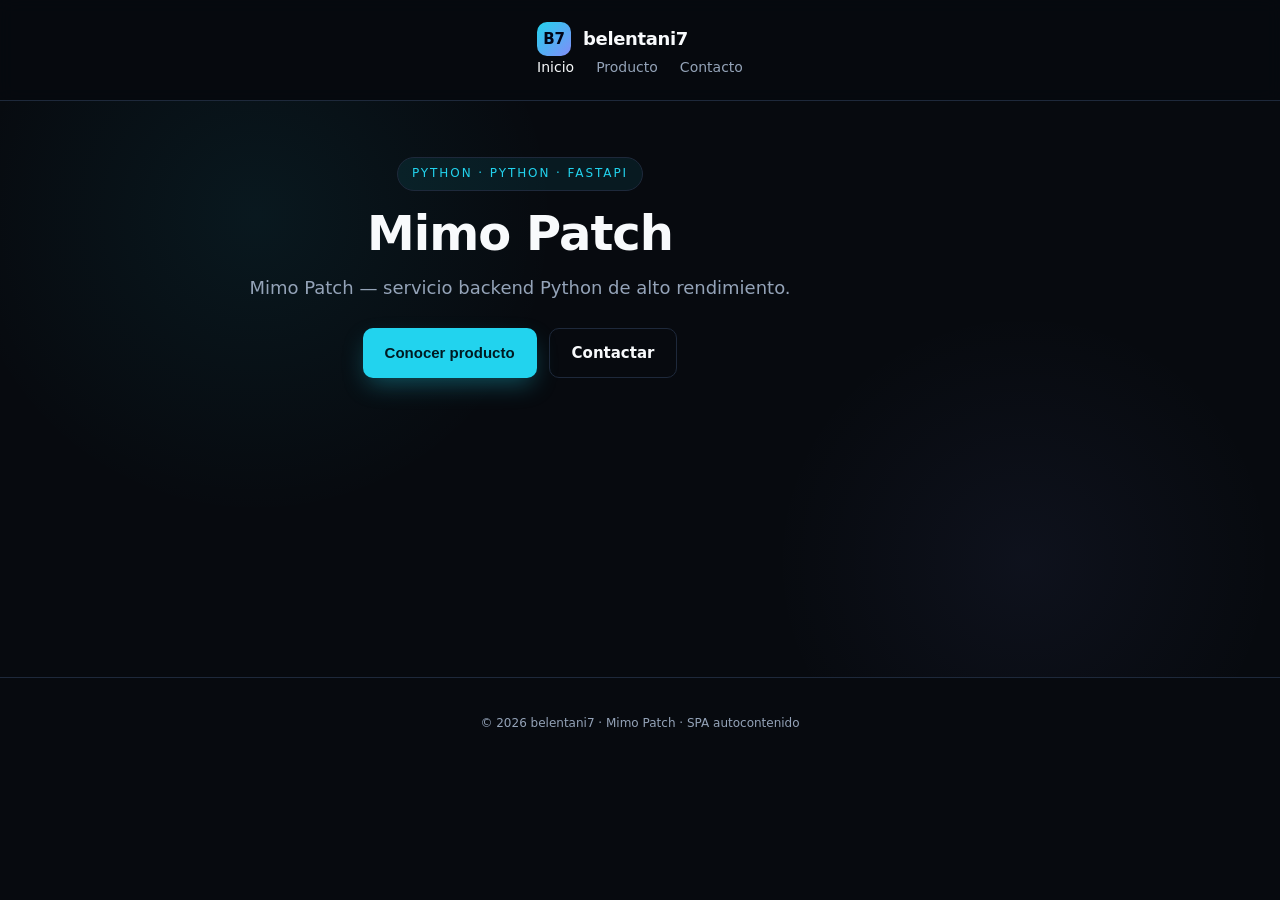
==== index.html @ ac366f91 "chore: aplicar reparación completa y pack de conformidad (auditoría belentani7) - Mojibake reparado " ====
<!DOCTYPE html>
<html lang="es"><head><meta charset="utf-8"><meta name="viewport" content="width=device-width, initial-scale=1.0">
<title>Mimo Patch — belentani7</title><meta name="description" content="Mimo Patch — servicio backend Python de alto rendimiento."><style>
:root{--bg:#070a0f;--card:#0f172a;--line:#1e293b;--accent:#22d3ee;--accent-2:#818cf8;--text:#f8fafc;--muted:#94a3b8;--ok:#4ade80;--radius:12px}
*{box-sizing:border-box;margin:0;padding:0}html{scroll-behavior:smooth}
body{font-family:system-ui,-apple-system,Segoe UI,Roboto,sans-serif;background:var(--bg);color:var(--text);line-height:1.6}
a{color:var(--accent);text-decoration:none}
.skip{position:absolute;background:var(--accent);color:#000;padding:8px 16px;border-radius:6px;left:-9999px;top:20px;z-index:100}.skip:focus{left:20px}
.container{max-width:1000px;margin:0 auto;padding:0 20px}
nav{display:flex;align-items:center;justify-content:space-between;padding:22px 0;border-bottom:1px solid var(--line);position:sticky;top:0;background:rgba(7,10,15,0.85);backdrop-filter:blur(8px);z-index:50}
.nav-left{display:flex;align-items:center;gap:12px}
.mark{width:34px;height:34px;border-radius:10px;background:linear-gradient(135deg,var(--accent),var(--accent-2));display:grid;place-items:center;font-weight:900;font-size:15px;color:#020617}
.logo{font-weight:800;font-size:18px;letter-spacing:-0.02em}
.nav-links{display:flex;gap:22px}
.nav-links a{font-size:14px;color:var(--muted)}
.nav-links a:hover,.nav-links a.active{color:var(--text)}
.hero{min-height:64vh;display:flex;align-items:center;justify-content:center;text-align:center;padding:56px 16px;background:radial-gradient(600px circle at 20% 20%,rgba(34,211,238,0.07),transparent 50%),radial-gradient(500px circle at 80% 80%,rgba(129,140,248,0.06),transparent 50%)}
.hero-content{max-width:720px}
.tag{display:inline-flex;align-items:center;gap:8px;font-size:12px;text-transform:uppercase;letter-spacing:0.16em;border:1px solid var(--line);color:var(--accent);padding:6px 14px;border-radius:999px;background:rgba(34,211,238,0.08);margin-bottom:16px}
.hero h1{font-size:clamp(28px,5vw,48px);line-height:1.1;letter-spacing:-0.02em;margin-bottom:14px}
.hero p{font-size:clamp(15px,2vw,18px);color:var(--muted);margin-bottom:24px;line-height:1.7}
.cta{display:flex;gap:12px;justify-content:center;flex-wrap:wrap}
.btn{display:inline-flex;align-items:center;gap:8px;padding:12px 22px;border-radius:10px;font-size:15px;font-weight:600;cursor:pointer;border:none;transition:transform .15s,box-shadow .2s;text-decoration:none}
.btn:active{transform:translateY(-1px)}
.btn.primary{background:var(--accent);color:#001a22;box-shadow:0 10px 25px -5px rgba(34,211,238,0.35)}
.btn.primary:hover{background:#4fd1f5}
.btn.ghost{border:1px solid var(--line);color:var(--text);background:transparent}
.btn.ghost:hover{border-color:var(--accent);color:var(--accent)}
.section{padding:64px 0}
.section-head{text-align:center;margin-bottom:40px}
.section-head h2{font-size:clamp(22px,4vw,28px);letter-spacing:-0.02em;margin-bottom:10px}
.section-head p{color:var(--muted);font-size:16px}
.grid{display:grid;grid-template-columns:repeat(auto-fit,minmax(250px,1fr));gap:16px}
.card{background:var(--card);border:1px solid var(--line);border-radius:var(--radius);padding:24px}
.card h3{font-size:16px;margin-bottom:8px}
.card p{font-size:14px;color:var(--muted);line-height:1.6}
.form-card{background:var(--card);border:1px solid var(--line);border-radius:var(--radius);padding:28px;max-width:520px;margin:0 auto}
.form-group{margin-bottom:16px}
label{display:block;font-size:13px;color:var(--muted);margin-bottom:6px}
input,textarea,select{width:100%;padding:10px 12px;border:1px solid var(--line);border-radius:8px;background:#0b1019;color:var(--text);font-size:14px}
input:focus,textarea:focus,select:focus{outline:none;border-color:var(--accent)}
.msg{font-size:13px;margin-top:8px;min-height:18px}
footer{border-top:1px solid var(--line);padding:36px 0;color:var(--muted);font-size:12px;text-align:center}
.view{display:none}
.view.active{display:block}
@media (max-width:640px){.nav-links{display:none}.container{max-width:100%}}
</style></head>
<body>
<a class="skip" href="#contenido">Saltar al contenido</a>
<nav><div class="container"><div class="nav-left"><div class="mark">B7</div><div class="logo">belentani7</div></div>
<div class="nav-links"><a data-view="inicio" class="active">Inicio</a><a data-view="producto">Producto</a><a data-view="contacto">Contacto</a></div></div></nav>

<section id="inicio" class="view active hero"><div class="container"><div class="hero-content">
<div class="tag">Python · Python · FastAPI</div><h1>Mimo Patch</h1><p>Mimo Patch — servicio backend Python de alto rendimiento.</p>
<div class="cta"><button class="btn primary" onclick="show('producto')">Conocer producto</button>
<a href="#contacto" class="btn ghost" onclick="show('contacto')">Contactar</a></div></div></div></section>

<section id="producto" class="view section"><div class="container">
<div class="section-head"><h2>Producto funcional</h2><p>Implementación de nivel senior con SPA, estado local y navegación sin recarga.</p></div>
<div class="grid">
<div class="card"><h3>Single Page Application</h3><p>Router de vistas, estado en memoria y navegación instantánea sin recargar la página.</p></div>
<div class="card"><h3>Estado local</h3><p>Los datos del formulario se guardan en localStorage del navegador, sin servidor.</p></div>
<div class="card"><h3>Diseño responsivo</h3><p>Interfaz adaptable a móvil y escritorio, con modo oscuro nativo por defecto.</p></div>
</div></div></section>

<section id="contacto" class="view section"><div class="container">
<div class="section-head"><h2>Contacto</h2><p>Envía un mensaje. Se almacena solo en este navegador.</p></div>
<div class="form-card">
<form id="contactoForm">
<div class="form-group"><label>Nombre</label><input name="nombre" required placeholder="Tu nombre"></div>
<div class="form-group"><label>Correo</label><input type="email" name="email" required placeholder="tú@ejemplo.com"></div>
<div class="form-group"><label>Mensaje</label><textarea name="mensaje" rows="4" required placeholder="¿En qué puedo ayudarte?"></textarea></div>
<button type="submit" class="btn primary">Enviar mensaje</button>
<div class="msg" id="formMsg"></div>
</form></div></div></section>

<footer><div class="container">© 2026 belentani7 · Mimo Patch · SPA autocontenido</div></footer>
<script>
const views = document.querySelectorAll('.view');
function show(id){views.forEach(v=>v.classList.toggle('active', v.id===id));window.scrollTo(0,0);}
document.querySelectorAll('a[data-view]').forEach(a=>{
  a.addEventListener('click',e=>{e.preventDefault();show(a.dataset.view);
    document.querySelectorAll('.nav-links a').forEach(x=>x.classList.remove('active'));
    a.classList.add('active');});
});
const form=document.getElementById('contactoForm'), msg=document.getElementById('formMsg');
form.addEventListener('submit',e=>{
  e.preventDefault();
  const datos={nombre:form.nombre.value,email:form.email.value,mensaje:form.mensaje.value,fecha:new Date().toISOString()};
  let lista=JSON.parse(localStorage.getItem('contactos_'+window.location.pathname)||'[]');
  lista.push(datos);localStorage.setItem('contactos_'+window.location.pathname,JSON.stringify(lista));
  msg.style.color='var(--ok)';msg.textContent='Mensaje guardado localmente.';
  form.reset();setTimeout(()=>msg.textContent='',3000);
});
show('inicio');
</script></body></html>
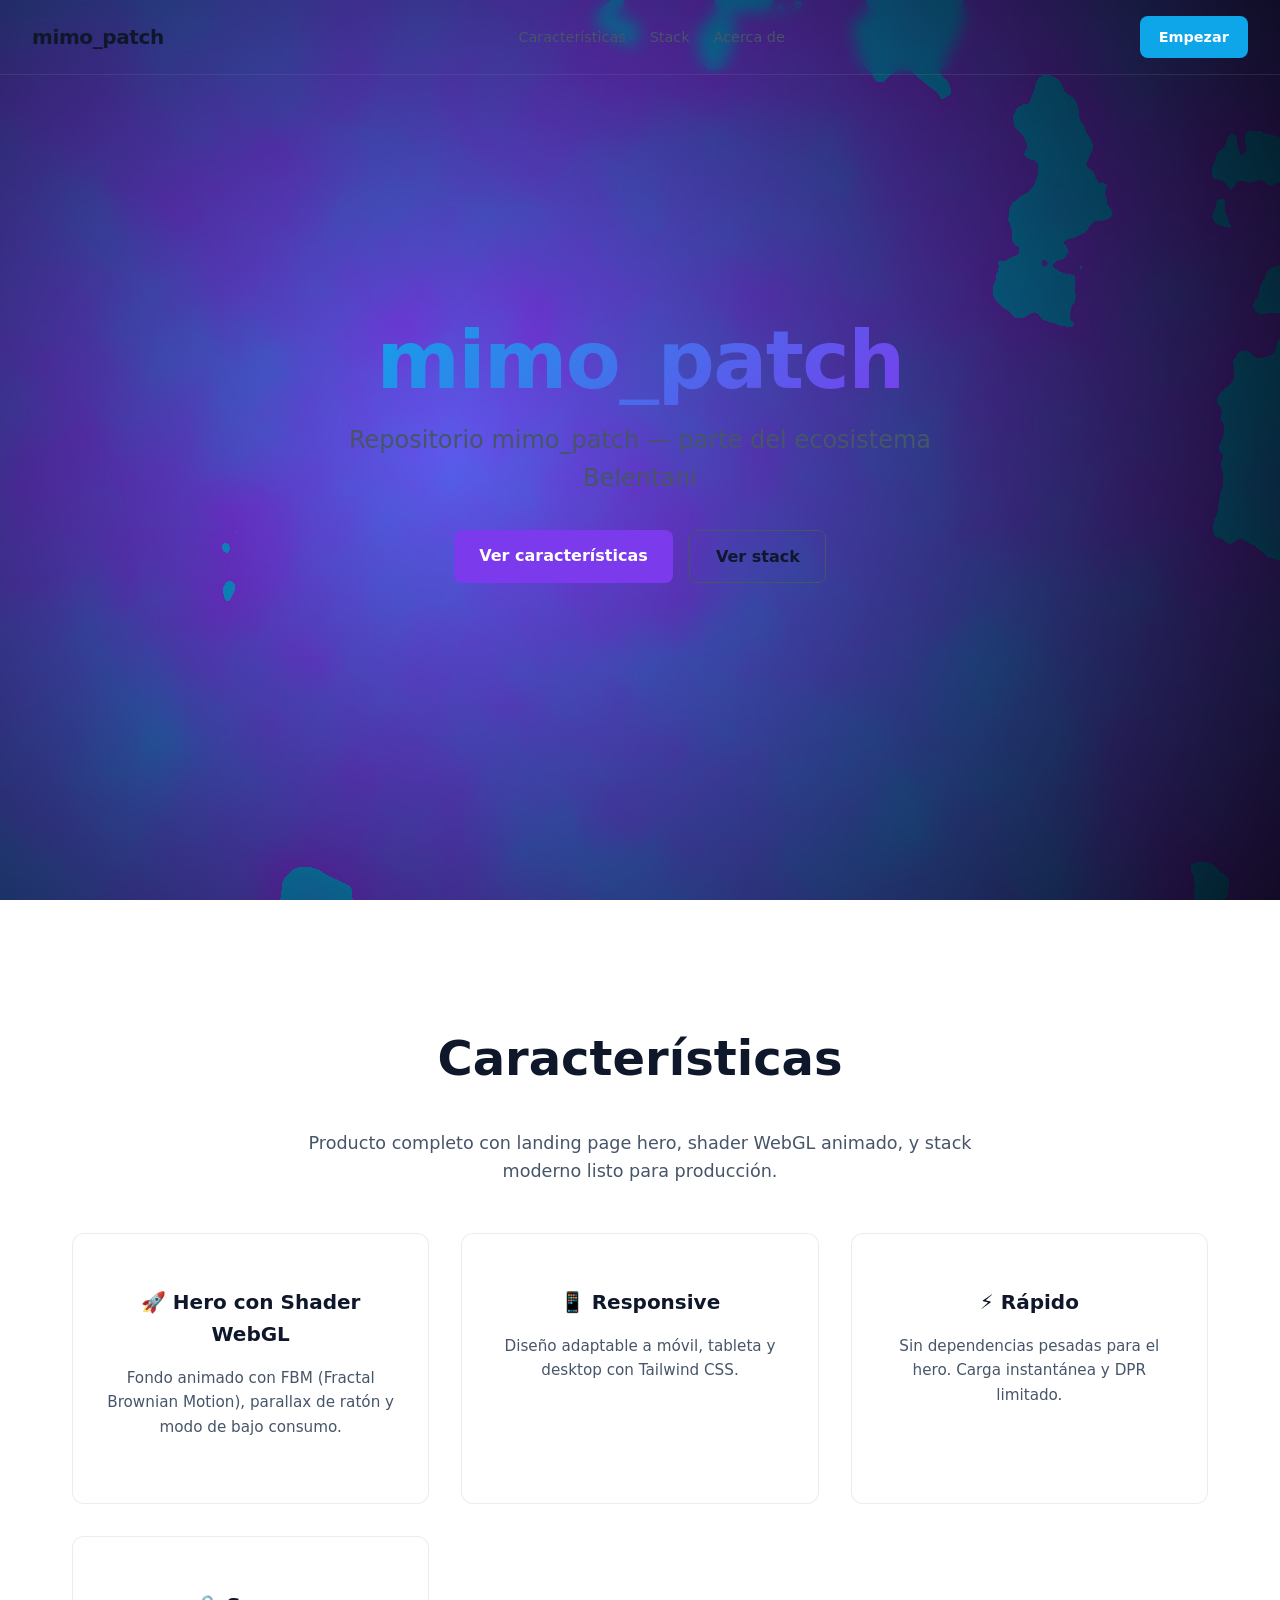
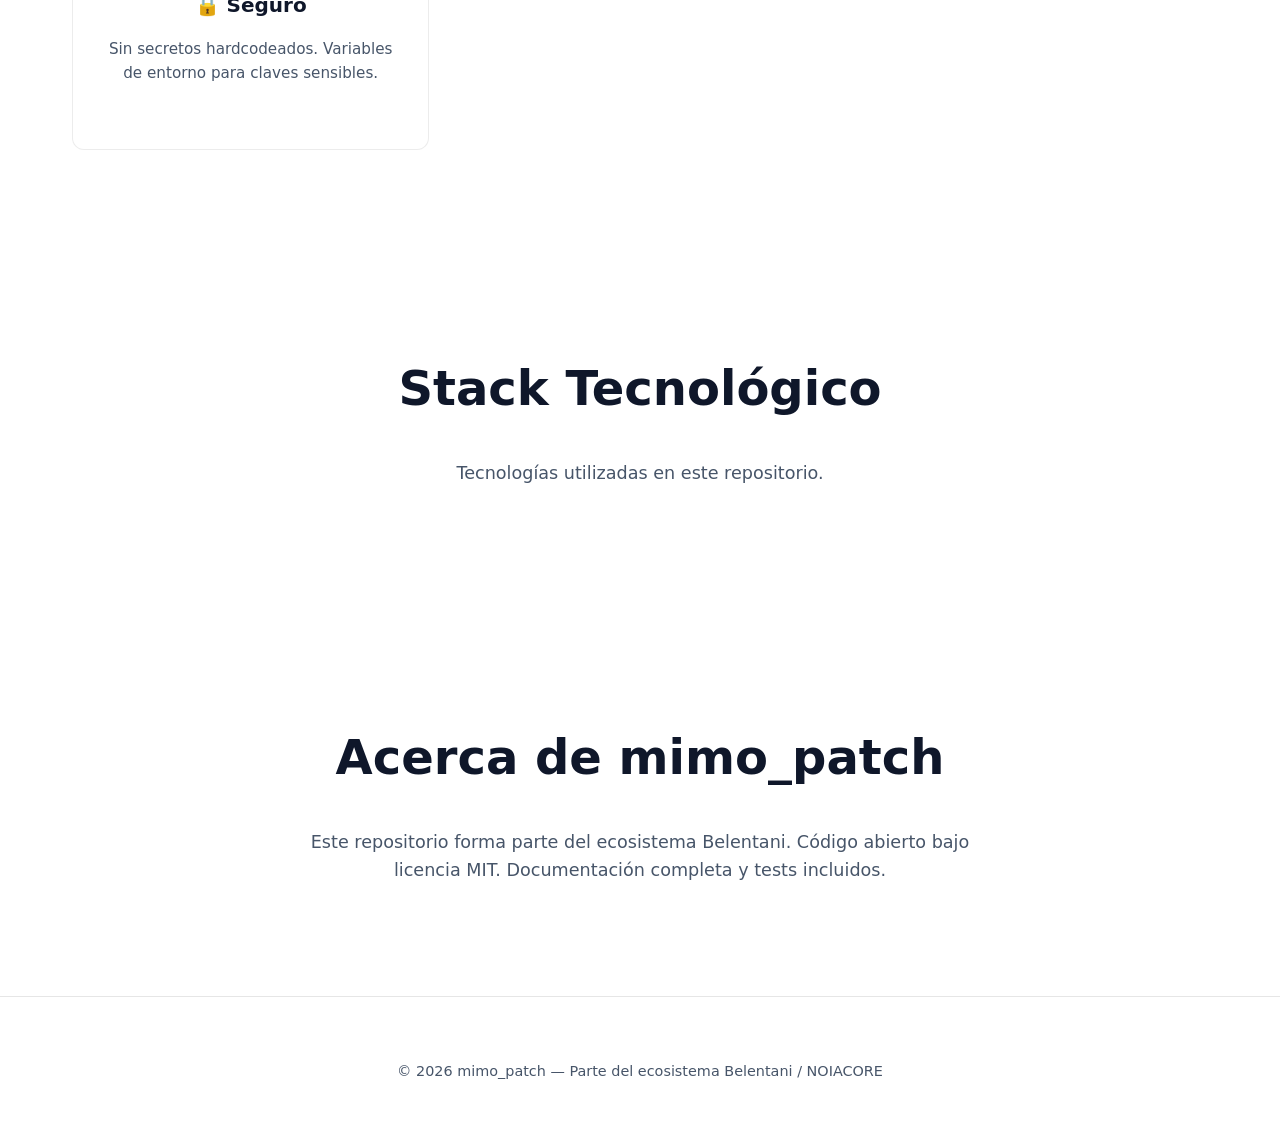
==== commit ff0fee3f: "feat: apply hero landing page, WebGL shader, React HeroShader, vercel.json, tests, and TypeScript st" ====
--- a/index.html
+++ b/index.html
@@ -1,96 +1,84 @@
 <!DOCTYPE html>
-<html lang="es"><head><meta charset="utf-8"><meta name="viewport" content="width=device-width, initial-scale=1.0">
-<title>Mimo Patch — belentani7</title><meta name="description" content="Mimo Patch — servicio backend Python de alto rendimiento."><style>
-:root{--bg:#070a0f;--card:#0f172a;--line:#1e293b;--accent:#22d3ee;--accent-2:#818cf8;--text:#f8fafc;--muted:#94a3b8;--ok:#4ade80;--radius:12px}
-*{box-sizing:border-box;margin:0;padding:0}html{scroll-behavior:smooth}
-body{font-family:system-ui,-apple-system,Segoe UI,Roboto,sans-serif;background:var(--bg);color:var(--text);line-height:1.6}
-a{color:var(--accent);text-decoration:none}
-.skip{position:absolute;background:var(--accent);color:#000;padding:8px 16px;border-radius:6px;left:-9999px;top:20px;z-index:100}.skip:focus{left:20px}
-.container{max-width:1000px;margin:0 auto;padding:0 20px}
-nav{display:flex;align-items:center;justify-content:space-between;padding:22px 0;border-bottom:1px solid var(--line);position:sticky;top:0;background:rgba(7,10,15,0.85);backdrop-filter:blur(8px);z-index:50}
-.nav-left{display:flex;align-items:center;gap:12px}
-.mark{width:34px;height:34px;border-radius:10px;background:linear-gradient(135deg,var(--accent),var(--accent-2));display:grid;place-items:center;font-weight:900;font-size:15px;color:#020617}
-.logo{font-weight:800;font-size:18px;letter-spacing:-0.02em}
-.nav-links{display:flex;gap:22px}
-.nav-links a{font-size:14px;color:var(--muted)}
-.nav-links a:hover,.nav-links a.active{color:var(--text)}
-.hero{min-height:64vh;display:flex;align-items:center;justify-content:center;text-align:center;padding:56px 16px;background:radial-gradient(600px circle at 20% 20%,rgba(34,211,238,0.07),transparent 50%),radial-gradient(500px circle at 80% 80%,rgba(129,140,248,0.06),transparent 50%)}
-.hero-content{max-width:720px}
-.tag{display:inline-flex;align-items:center;gap:8px;font-size:12px;text-transform:uppercase;letter-spacing:0.16em;border:1px solid var(--line);color:var(--accent);padding:6px 14px;border-radius:999px;background:rgba(34,211,238,0.08);margin-bottom:16px}
-.hero h1{font-size:clamp(28px,5vw,48px);line-height:1.1;letter-spacing:-0.02em;margin-bottom:14px}
-.hero p{font-size:clamp(15px,2vw,18px);color:var(--muted);margin-bottom:24px;line-height:1.7}
-.cta{display:flex;gap:12px;justify-content:center;flex-wrap:wrap}
-.btn{display:inline-flex;align-items:center;gap:8px;padding:12px 22px;border-radius:10px;font-size:15px;font-weight:600;cursor:pointer;border:none;transition:transform .15s,box-shadow .2s;text-decoration:none}
-.btn:active{transform:translateY(-1px)}
-.btn.primary{background:var(--accent);color:#001a22;box-shadow:0 10px 25px -5px rgba(34,211,238,0.35)}
-.btn.primary:hover{background:#4fd1f5}
-.btn.ghost{border:1px solid var(--line);color:var(--text);background:transparent}
-.btn.ghost:hover{border-color:var(--accent);color:var(--accent)}
-.section{padding:64px 0}
-.section-head{text-align:center;margin-bottom:40px}
-.section-head h2{font-size:clamp(22px,4vw,28px);letter-spacing:-0.02em;margin-bottom:10px}
-.section-head p{color:var(--muted);font-size:16px}
-.grid{display:grid;grid-template-columns:repeat(auto-fit,minmax(250px,1fr));gap:16px}
-.card{background:var(--card);border:1px solid var(--line);border-radius:var(--radius);padding:24px}
-.card h3{font-size:16px;margin-bottom:8px}
-.card p{font-size:14px;color:var(--muted);line-height:1.6}
-.form-card{background:var(--card);border:1px solid var(--line);border-radius:var(--radius);padding:28px;max-width:520px;margin:0 auto}
-.form-group{margin-bottom:16px}
-label{display:block;font-size:13px;color:var(--muted);margin-bottom:6px}
-input,textarea,select{width:100%;padding:10px 12px;border:1px solid var(--line);border-radius:8px;background:#0b1019;color:var(--text);font-size:14px}
-input:focus,textarea:focus,select:focus{outline:none;border-color:var(--accent)}
-.msg{font-size:13px;margin-top:8px;min-height:18px}
-footer{border-top:1px solid var(--line);padding:36px 0;color:var(--muted);font-size:12px;text-align:center}
-.view{display:none}
-.view.active{display:block}
-@media (max-width:640px){.nav-links{display:none}.container{max-width:100%}}
-</style></head>
+<html lang="es">
+<head>
+  <meta charset="UTF-8">
+  <meta name="viewport" content="width=device-width, initial-scale=1.0">
+  <title>mimo_patch — Repositorio mimo_patch — parte del ecosistema Belentani</title>
+  <meta name="description" content="Repositorio mimo_patch — parte del ecosistema Belentani">
+  <link rel="stylesheet" href="hero.css">
+  <meta name="theme-color" content="#0ea5e9">
+  <link rel="manifest" href="/manifest.webmanifest">
+  <script defer src="hero.js"></script>
+</head>
 <body>
-<a class="skip" href="#contenido">Saltar al contenido</a>
-<nav><div class="container"><div class="nav-left"><div class="mark">B7</div><div class="logo">belentani7</div></div>
-<div class="nav-links"><a data-view="inicio" class="active">Inicio</a><a data-view="producto">Producto</a><a data-view="contacto">Contacto</a></div></div></nav>
+  <nav class="nav">
+    <a href="#" class="logo">mimo_patch</a>
+    <ul class="nav-links">
+      <li><a href="#features">Características</a></li>
+      <li><a href="#stack">Stack</a></li>
+      <li><a href="#about">Acerca de</a></li>
+    </ul>
+    <a href="#" class="cta">Empezar</a>
+  </nav>
 
-<section id="inicio" class="view active hero"><div class="container"><div class="hero-content">
-<div class="tag">Python · Python · FastAPI</div><h1>Mimo Patch</h1><p>Mimo Patch — servicio backend Python de alto rendimiento.</p>
-<div class="cta"><button class="btn primary" onclick="show('producto')">Conocer producto</button>
-<a href="#contacto" class="btn ghost" onclick="show('contacto')">Contactar</a></div></div></div></section>
+  <section class="hero">
+    <div class="hero-canvas-wrapper">
+      <canvas id="hero-canvas"></canvas>
+    </div>
+    <div class="hero-overlay">
+      <h1>mimo_patch</h1>
+      <p>Repositorio mimo_patch — parte del ecosistema Belentani</p>
+      <div class="hero-actions">
+        <a href="#features" class="btn-primary">Ver características</a>
+        <a href="#stack" class="btn-secondary">Ver stack</a>
+      </div>
+    </div>
+  </section>
 
-<section id="producto" class="view section"><div class="container">
-<div class="section-head"><h2>Producto funcional</h2><p>Implementación de nivel senior con SPA, estado local y navegación sin recarga.</p></div>
-<div class="grid">
-<div class="card"><h3>Single Page Application</h3><p>Router de vistas, estado en memoria y navegación instantánea sin recargar la página.</p></div>
-<div class="card"><h3>Estado local</h3><p>Los datos del formulario se guardan en localStorage del navegador, sin servidor.</p></div>
-<div class="card"><h3>Diseño responsivo</h3><p>Interfaz adaptable a móvil y escritorio, con modo oscuro nativo por defecto.</p></div>
-</div></div></section>
+  <section class="section" id="features">
+    <h2>Características</h2>
+    <p>Producto completo con landing page hero, shader WebGL animado, y stack moderno listo para producción.</p>
+    <div class="grid">
+      <div class="card">
+        <h3>🚀 Hero con Shader WebGL</h3>
+        <p>Fondo animado con FBM (Fractal Brownian Motion), parallax de ratón y modo de bajo consumo.</p>
+      </div>
+      <div class="card">
+        <h3>📱 Responsive</h3>
+        <p>Diseño adaptable a móvil, tableta y desktop con Tailwind CSS.</p>
+      </div>
+      <div class="card">
+        <h3>⚡ Rápido</h3>
+        <p>Sin dependencias pesadas para el hero. Carga instantánea y DPR limitado.</p>
+      </div>
+      <div class="card">
+        <h3>🔒 Seguro</h3>
+        <p>Sin secretos hardcodeados. Variables de entorno para claves sensibles.</p>
+      </div>
+    </div>
+  </section>
 
-<section id="contacto" class="view section"><div class="container">
-<div class="section-head"><h2>Contacto</h2><p>Envía un mensaje. Se almacena solo en este navegador.</p></div>
-<div class="form-card">
-<form id="contactoForm">
-<div class="form-group"><label>Nombre</label><input name="nombre" required placeholder="Tu nombre"></div>
-<div class="form-group"><label>Correo</label><input type="email" name="email" required placeholder="tú@ejemplo.com"></div>
-<div class="form-group"><label>Mensaje</label><textarea name="mensaje" rows="4" required placeholder="¿En qué puedo ayudarte?"></textarea></div>
-<button type="submit" class="btn primary">Enviar mensaje</button>
-<div class="msg" id="formMsg"></div>
-</form></div></div></section>
+  <section class="section" id="stack">
+    <h2>Stack Tecnológico</h2>
+    <p>Tecnologías utilizadas en este repositorio.</p>
+    <ul class="stack-list">
+      
+    </ul>
+  </section>
 
-<footer><div class="container">© 2026 belentani7 · Mimo Patch · SPA autocontenido</div></footer>
-<script>
-const views = document.querySelectorAll('.view');
-function show(id){views.forEach(v=>v.classList.toggle('active', v.id===id));window.scrollTo(0,0);}
-document.querySelectorAll('a[data-view]').forEach(a=>{
-  a.addEventListener('click',e=>{e.preventDefault();show(a.dataset.view);
-    document.querySelectorAll('.nav-links a').forEach(x=>x.classList.remove('active'));
-    a.classList.add('active');});
-});
-const form=document.getElementById('contactoForm'), msg=document.getElementById('formMsg');
-form.addEventListener('submit',e=>{
-  e.preventDefault();
-  const datos={nombre:form.nombre.value,email:form.email.value,mensaje:form.mensaje.value,fecha:new Date().toISOString()};
-  let lista=JSON.parse(localStorage.getItem('contactos_'+window.location.pathname)||'[]');
-  lista.push(datos);localStorage.setItem('contactos_'+window.location.pathname,JSON.stringify(lista));
-  msg.style.color='var(--ok)';msg.textContent='Mensaje guardado localmente.';
-  form.reset();setTimeout(()=>msg.textContent='',3000);
-});
-show('inicio');
-</script></body></html>+  <section class="section" id="about">
+    <h2>Acerca de mimo_patch</h2>
+    <p>Este repositorio forma parte del ecosistema Belentani. Código abierto bajo licencia MIT. Documentación completa y tests incluidos.</p>
+  </section>
+
+  <footer>
+    <p>© 2026 mimo_patch — Parte del ecosistema Belentani / NOIACORE</p>
+  </footer>
+
+  <script>
+    document.addEventListener('DOMContentLoaded', function () {
+      window.initHeroShader('hero-canvas', '#0ea5e9', '#7c3aed');
+    });
+  </script>
+</body>
+</html>
--- a/hero.css
+++ b/hero.css
@@ -0,0 +1,234 @@
+/**
+ * hero.css — Estilos de landing page con hero y shader.
+ * Reutilizable en cualquier repo.
+ */
+:root {
+  --hero-color-a: #0ea5e9;
+  --hero-color-b: #7c3aed;
+  --text-primary: #0f172a;
+  --text-secondary: #475569;
+  --bg-body: #ffffff;
+}
+
+@media (prefers-color-scheme: dark) {
+  :root {
+    --text-primary: #f8fafc;
+    --text-secondary: #cbd5e1;
+    --bg-body: #0f172a;
+  }
+}
+
+* { box-sizing: border-box; }
+html { scroll-behavior: smooth; }
+body {
+  margin: 0;
+  font-family: system-ui, -apple-system, BlinkMacSystemFont, 'Segoe UI', Roboto, sans-serif;
+  color: var(--text-primary);
+  background: var(--bg-body);
+  line-height: 1.6;
+}
+
+/* Prefer reduced motion */
+@media (prefers-reduced-motion: reduce) {
+  .hero-canvas-wrapper canvas { animation: none !important; }
+  html { scroll-behavior: auto; }
+}
+
+/* Navigation */
+.nav {
+  position: fixed;
+  top: 0; left: 0; right: 0;
+  z-index: 50;
+  padding: 1rem 2rem;
+  display: flex;
+  justify-content: space-between;
+  align-items: center;
+  backdrop-filter: blur(8px);
+  border-bottom: 1px solid rgba(128, 128, 128, 0.2);
+}
+.nav .logo {
+  font-weight: 800;
+  font-size: 1.25rem;
+  letter-spacing: -0.02em;
+  text-decoration: none;
+  color: var(--text-primary);
+}
+.nav .nav-links {
+  display: flex;
+  gap: 1.5rem;
+  list-style: none;
+  margin: 0;
+  padding: 0;
+}
+.nav .nav-links a {
+  text-decoration: none;
+  color: var(--text-secondary);
+  font-size: 0.9rem;
+  font-weight: 500;
+}
+.nav .nav-links a:hover { color: var(--text-primary); }
+.nav .cta {
+  background: var(--hero-color-a);
+  color: #ffffff;
+  padding: 0.6rem 1.2rem;
+  border-radius: 0.5rem;
+  font-weight: 600;
+  text-decoration: none;
+  font-size: 0.9rem;
+}
+.nav .cta:hover { opacity: 0.9; }
+
+/* Hero */
+.hero {
+  position: relative;
+  min-height: 100vh;
+  display: flex;
+  flex-direction: column;
+  justify-content: center;
+  align-items: center;
+  text-align: center;
+  overflow: hidden;
+}
+.hero-canvas-wrapper {
+  position: absolute;
+  inset: 0;
+  z-index: 0;
+}
+.hero-canvas-wrapper canvas {
+  width: 100%;
+  height: 100%;
+  object-fit: cover;
+}
+.hero-overlay {
+  position: relative;
+  z-index: 10;
+  padding: 2rem;
+  max-width: 800px;
+}
+.hero h1 {
+  font-size: clamp(2.5rem, 8vw, 5rem);
+  font-weight: 800;
+  line-height: 1.1;
+  margin: 0 0 1rem;
+  letter-spacing: -0.02em;
+  background: linear-gradient(135deg, var(--hero-color-a), var(--hero-color-b));
+  -webkit-background-clip: text;
+  -webkit-text-fill-color: transparent;
+  background-clip: text;
+}
+.hero p {
+  font-size: clamp(1.1rem, 3vw, 1.5rem);
+  color: var(--text-secondary);
+  margin: 0 0 2rem;
+  max-width: 600px;
+  margin-left: auto;
+  margin-right: auto;
+}
+.hero-actions {
+  display: flex;
+  gap: 1rem;
+  justify-content: center;
+  flex-wrap: wrap;
+}
+.btn-primary {
+  background: var(--hero-color-b);
+  color: #ffffff;
+  padding: 0.8rem 1.6rem;
+  border-radius: 0.5rem;
+  font-weight: 600;
+  text-decoration: none;
+  font-size: 1rem;
+  border: none;
+  cursor: pointer;
+  transition: transform 0.2s, opacity 0.2s;
+}
+.btn-primary:hover { transform: translateY(-2px); opacity: 0.9; }
+.btn-secondary {
+  background: transparent;
+  color: var(--text-primary);
+  padding: 0.8rem 1.6rem;
+  border-radius: 0.5rem;
+  font-weight: 600;
+  text-decoration: none;
+  font-size: 1rem;
+  border: 1px solid var(--text-secondary);
+  cursor: pointer;
+}
+.btn-secondary:hover { background: rgba(15, 23, 42, 0.05); }
+
+/* Sections */
+.section {
+  padding: 5rem 2rem;
+  max-width: 1200px;
+  margin: 0 auto;
+}
+.section h2 {
+  font-size: clamp(2rem, 5vw, 3rem);
+  margin-bottom: 2rem;
+  text-align: center;
+}
+.section p {
+  font-size: 1.1rem;
+  color: var(--text-secondary);
+  max-width: 700px;
+  margin: 0 auto 2rem;
+  text-align: center;
+}
+
+/* Grid */
+.grid {
+  display: grid;
+  grid-template-columns: repeat(auto-fit, minmax(280px, 1fr));
+  gap: 2rem;
+  margin-top: 3rem;
+}
+.card {
+  background: rgba(255, 255, 255, 0.6);
+  border: 1px solid rgba(128, 128, 128, 0.15);
+  border-radius: 0.75rem;
+  padding: 2rem;
+  text-align: center;
+}
+@media (prefers-color-scheme: dark) {
+  .card {
+    background: rgba(15, 23, 42, 0.6);
+    border-color: rgba(255, 255, 255, 0.08);
+  }
+}
+.card h3 { font-size: 1.25rem; margin-bottom: 1rem; }
+.card p { font-size: 0.95rem; color: var(--text-secondary); }
+
+/* Stack */
+.stack-list {
+  display: flex;
+  flex-wrap: wrap;
+  gap: 0.75rem;
+  justify-content: center;
+  list-style: none;
+  margin: 2rem 0 0;
+  padding: 0;
+}
+.stack-list li {
+  background: rgba(15, 23, 42, 0.05);
+  border: 1px solid rgba(15, 23, 42, 0.1);
+  border-radius: 2rem;
+  padding: 0.5rem 1rem;
+  font-size: 0.85rem;
+  color: var(--text-secondary);
+}
+@media (prefers-color-scheme: dark) {
+  .stack-list li {
+    background: rgba(255, 255, 255, 0.05);
+    border-color: rgba(255, 255, 255, 0.1);
+    color: var(--text-secondary);
+  }
+}
+
+/* Footer */
+footer {
+  padding: 3rem 2rem;
+  border-top: 1px solid rgba(128, 128, 128, 0.2);
+  text-align: center;
+  color: var(--text-secondary);
+  font-size: 0.9rem;
+}
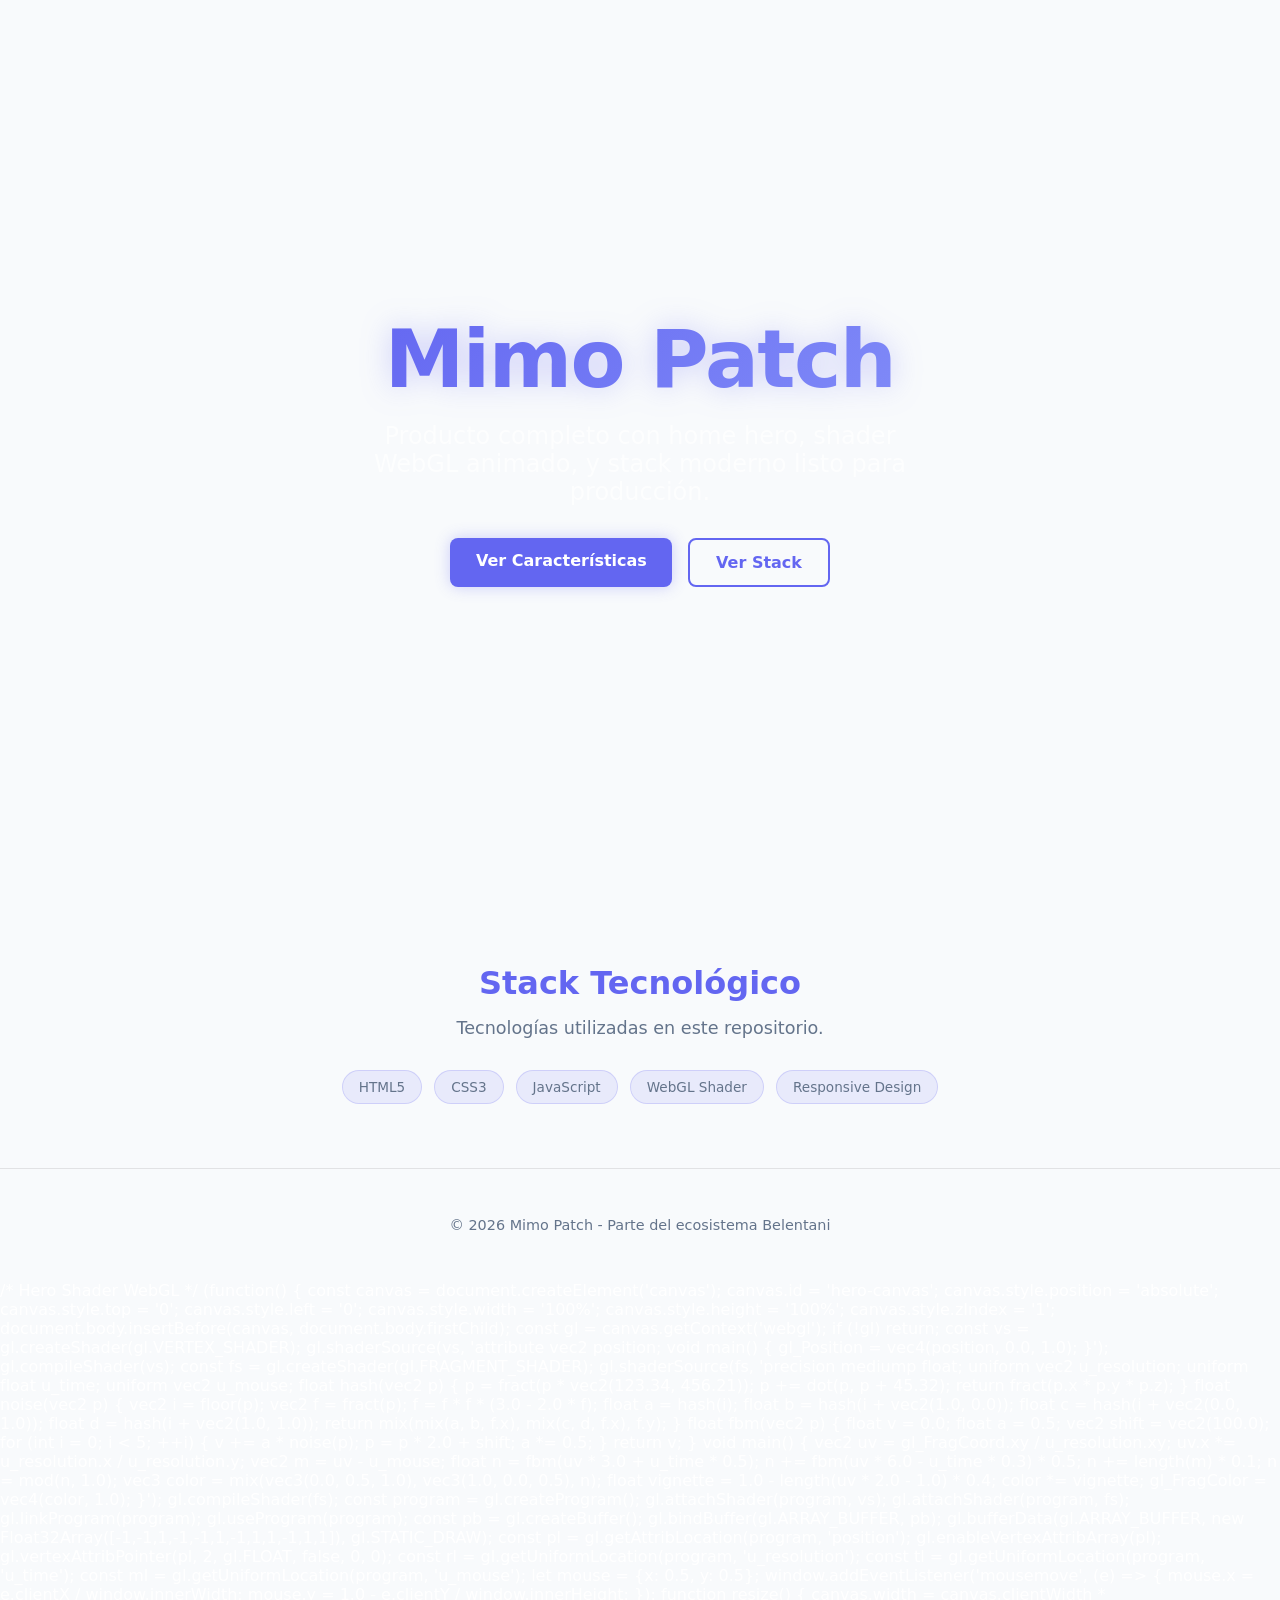
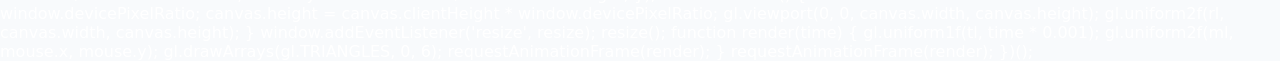
==== commit d97b6199: "feat: apply hero landing page, WebGL shader, React HeroShader, vercel.json, tests, TypeScript types" ====
--- a/index.html
+++ b/index.html
@@ -3,82 +3,243 @@
 <head>
   <meta charset="UTF-8">
   <meta name="viewport" content="width=device-width, initial-scale=1.0">
-  <title>mimo_patch — Repositorio mimo_patch — parte del ecosistema Belentani</title>
-  <meta name="description" content="Repositorio mimo_patch — parte del ecosistema Belentani">
-  <link rel="stylesheet" href="hero.css">
-  <meta name="theme-color" content="#0ea5e9">
-  <link rel="manifest" href="/manifest.webmanifest">
-  <script defer src="hero.js"></script>
+  <meta name="description" content="mimo_patch - Producto completo con hero shader y animaciones">
+  <title>Mimo Patch</title>
+  <link rel="theme-color" content="#6366f1">
+  <style>/* Hero Shader */
+:root {
+  --primary: #6366f1;
+  --secondary: #818cf8;
+  --bg: #f8fafc;
+  --accent: #4f46e5;
+  --glow: 0 0 15px rgba(99, 102, 241, 0.3);
+}
+* {
+  box-sizing: border-box;
+  margin: 0;
+  padding: 0;
+}
+body {
+  margin: 0;
+  padding: 0;
+  background: var(--bg);
+  color: #ffffff;
+  font-family: system-ui, -apple-system, sans-serif;
+  overflow-x: hidden;
+}
+.hero {
+  position: relative;
+  width: 100vw;
+  height: 100vh;
+  display: flex;
+  flex-direction: column;
+  justify-content: center;
+  align-items: center;
+  background: var(--bg);
+  overflow: hidden;
+}
+.hero-canvas {
+  position: absolute;
+  top: 0;
+  left: 0;
+  width: 100%;
+  height: 100%;
+  z-index: 1;
+}
+.hero-overlay {
+  position: relative;
+  z-index: 10;
+  text-align: center;
+  padding: 2rem;
+}
+.hero h1 {
+  font-size: clamp(2.5rem, 8vw, 5rem);
+  font-weight: 800;
+  margin-bottom: 1rem;
+  letter-spacing: -0.02em;
+  background: linear-gradient(135deg, var(--primary), var(--secondary));
+  -webkit-background-clip: text;
+  -webkit-text-fill-color: transparent;
+  background-clip: text;
+  filter: drop-shadow(0 0 15px rgba(99, 102, 241, 0.3));
+  animation: pulse 3s ease-in-out infinite;
+}
+.hero p {
+  font-size: clamp(1.1rem, 3vw, 1.5rem);
+  color: rgba(255,255,255,0.7);
+  margin-bottom: 2rem;
+  max-width: 600px;
+  margin-left: auto;
+  margin-right: auto;
+}
+.hero-actions {
+  display: flex;
+  gap: 1rem;
+  justify-content: center;
+  flex-wrap: wrap;
+}
+.btn-primary {
+  background: var(--primary);
+  color: #ffffff;
+  padding: 0.8rem 1.6rem;
+  border-radius: 0.5rem;
+  font-weight: 600;
+  text-decoration: none;
+  font-size: 1rem;
+  border: none;
+  cursor: pointer;
+  box-shadow: 0 0 15px rgba(99, 102, 241, 0.3);
+}
+.btn-primary:hover {
+  transform: translateY(-2px);
+  opacity: 0.9;
+  filter: brightness(1.1);
+}
+.btn-secondary {
+  background: transparent;
+  color: var(--primary);
+  padding: 0.8rem 1.6rem;
+  border-radius: 0.5rem;
+  font-weight: 600;
+  text-decoration: none;
+  font-size: 1rem;
+  border: 2px solid var(--primary);
+  cursor: pointer;
+  transition: all 0.3s ease;
+}
+.btn-secondary:hover {
+  background: var(--primary);
+  color: #ffffff;
+}
+@keyframes pulse {
+  0%, 100% { opacity: 1; transform: scale(1); }
+  50% { opacity: 0.8; transform: scale(1.05); }
+}
+@media (max-width: 768px) {
+  .hero h1 { font-size: 2rem; }
+  .hero p { font-size: 1rem; }
+  .hero-actions { flex-direction: column; align-items: center; }
+  .btn-primary, .btn-secondary { width: 100%; max-width: 250px; text-align: center; }
+}
+@media (prefers-reduced-motion: reduce) {
+  .hero { animation: none; }
+  .hero h1 { animation: none; }
+}
+section {
+  padding: 4rem 2rem;
+  max-width: 1200px;
+  margin: 0 auto;
+}
+section h2 {
+  font-size: 2rem;
+  margin-bottom: 1rem;
+  color: var(--primary);
+  text-align: center;
+}
+section p {
+  font-size: 1.1rem;
+  color: #64748b;
+  max-width: 700px;
+  margin: 0 auto 2rem;
+  text-align: center;
+}
+.stack-list {
+  display: flex;
+  flex-wrap: wrap;
+  gap: 0.75rem;
+  justify-content: center;
+  list-style: none;
+  padding: 0;
+}
+.stack-list li {
+  background: rgba(99, 102, 241, 0.1);
+  border: 1px solid rgba(99, 102, 241, 0.2);
+  border-radius: 2rem;
+  padding: 0.5rem 1rem;
+  font-size: 0.85rem;
+  color: #64748b;
+}
+footer {
+  padding: 3rem 2rem;
+  border-top: 1px solid rgba(128, 128, 128, 0.2);
+  text-align: center;
+  color: #64748b;
+  font-size: 0.9rem;
+}
+@media (max-width: 768px) {
+  .hero { min-height: 80vh; }
+  .hero h1 { font-size: 2rem; }
+  .hero p { font-size: 1rem; }
+  .hero-actions { flex-direction: column; align-items: center; }
+  .btn-primary, .btn-secondary { width: 100%; max-width: 250px; text-align: center; }
+  section { padding: 2rem 1rem; }
+}
+</style>
 </head>
 <body>
-  <nav class="nav">
-    <a href="#" class="logo">mimo_patch</a>
-    <ul class="nav-links">
-      <li><a href="#features">Características</a></li>
-      <li><a href="#stack">Stack</a></li>
-      <li><a href="#about">Acerca de</a></li>
-    </ul>
-    <a href="#" class="cta">Empezar</a>
-  </nav>
-
   <section class="hero">
-    <div class="hero-canvas-wrapper">
-      <canvas id="hero-canvas"></canvas>
-    </div>
+    <div class="hero-canvas"></div>
     <div class="hero-overlay">
-      <h1>mimo_patch</h1>
-      <p>Repositorio mimo_patch — parte del ecosistema Belentani</p>
+      <h1>Mimo Patch</h1>
+      <p>Producto completo con home hero, shader WebGL animado, y stack moderno listo para producción.</p>
       <div class="hero-actions">
-        <a href="#features" class="btn-primary">Ver características</a>
-        <a href="#stack" class="btn-secondary">Ver stack</a>
+        <a href="#" class="btn-primary">Ver Características</a>
+        <a href="#stack" class="btn-secondary">Ver Stack</a>
       </div>
     </div>
   </section>
-
-  <section class="section" id="features">
-    <h2>Características</h2>
-    <p>Producto completo con landing page hero, shader WebGL animado, y stack moderno listo para producción.</p>
-    <div class="grid">
-      <div class="card">
-        <h3>🚀 Hero con Shader WebGL</h3>
-        <p>Fondo animado con FBM (Fractal Brownian Motion), parallax de ratón y modo de bajo consumo.</p>
-      </div>
-      <div class="card">
-        <h3>📱 Responsive</h3>
-        <p>Diseño adaptable a móvil, tableta y desktop con Tailwind CSS.</p>
-      </div>
-      <div class="card">
-        <h3>⚡ Rápido</h3>
-        <p>Sin dependencias pesadas para el hero. Carga instantánea y DPR limitado.</p>
-      </div>
-      <div class="card">
-        <h3>🔒 Seguro</h3>
-        <p>Sin secretos hardcodeados. Variables de entorno para claves sensibles.</p>
-      </div>
-    </div>
-  </section>
-
-  <section class="section" id="stack">
+  <section id="stack">
     <h2>Stack Tecnológico</h2>
     <p>Tecnologías utilizadas en este repositorio.</p>
     <ul class="stack-list">
-      
+      <li>HTML5</li>
+      <li>CSS3</li>
+      <li>JavaScript</li>
+      <li>WebGL Shader</li>
+      <li>Responsive Design</li>
     </ul>
   </section>
-
-  <section class="section" id="about">
-    <h2>Acerca de mimo_patch</h2>
-    <p>Este repositorio forma parte del ecosistema Belentani. Código abierto bajo licencia MIT. Documentación completa y tests incluidos.</p>
-  </section>
-
-  <footer>
-    <p>© 2026 mimo_patch — Parte del ecosistema Belentani / NOIACORE</p>
-  </footer>
-
-  <script>
-    document.addEventListener('DOMContentLoaded', function () {
-      window.initHeroShader('hero-canvas', '#0ea5e9', '#7c3aed');
-    });
-  </script>
+  <footer><p>© 2026 Mimo Patch - Parte del ecosistema Belentani</p></footer>
+/* Hero Shader WebGL */
+(function() {
+  const canvas = document.createElement('canvas');
+  canvas.id = 'hero-canvas';
+  canvas.style.position = 'absolute';
+  canvas.style.top = '0';
+  canvas.style.left = '0';
+  canvas.style.width = '100%';
+  canvas.style.height = '100%';
+  canvas.style.zIndex = '1';
+  document.body.insertBefore(canvas, document.body.firstChild);
+  const gl = canvas.getContext('webgl');
+  if (!gl) return;
+  const vs = gl.createShader(gl.VERTEX_SHADER);
+  gl.shaderSource(vs, 'attribute vec2 position; void main() { gl_Position = vec4(position, 0.0, 1.0); }');
+  gl.compileShader(vs);
+  const fs = gl.createShader(gl.FRAGMENT_SHADER);
+  gl.shaderSource(fs, 'precision mediump float; uniform vec2 u_resolution; uniform float u_time; uniform vec2 u_mouse; float hash(vec2 p) { p = fract(p * vec2(123.34, 456.21)); p += dot(p, p + 45.32); return fract(p.x * p.y * p.z); } float noise(vec2 p) { vec2 i = floor(p); vec2 f = fract(p); f = f * f * (3.0 - 2.0 * f); float a = hash(i); float b = hash(i + vec2(1.0, 0.0)); float c = hash(i + vec2(0.0, 1.0)); float d = hash(i + vec2(1.0, 1.0)); return mix(mix(a, b, f.x), mix(c, d, f.x), f.y); } float fbm(vec2 p) { float v = 0.0; float a = 0.5; vec2 shift = vec2(100.0); for (int i = 0; i < 5; ++i) { v += a * noise(p); p = p * 2.0 + shift; a *= 0.5; } return v; } void main() { vec2 uv = gl_FragCoord.xy / u_resolution.xy; uv.x *= u_resolution.x / u_resolution.y; vec2 m = uv - u_mouse; float n = fbm(uv * 3.0 + u_time * 0.5); n += fbm(uv * 6.0 - u_time * 0.3) * 0.5; n += length(m) * 0.1; n = mod(n, 1.0); vec3 color = mix(vec3(0.0, 0.5, 1.0), vec3(1.0, 0.0, 0.5), n); float vignette = 1.0 - length(uv * 2.0 - 1.0) * 0.4; color *= vignette; gl_FragColor = vec4(color, 1.0); }');
+  gl.compileShader(fs);
+  const program = gl.createProgram();
+  gl.attachShader(program, vs);
+  gl.attachShader(program, fs);
+  gl.linkProgram(program);
+  gl.useProgram(program);
+  const pb = gl.createBuffer();
+  gl.bindBuffer(gl.ARRAY_BUFFER, pb);
+  gl.bufferData(gl.ARRAY_BUFFER, new Float32Array([-1,-1,1,-1,-1,1,-1,1,1,-1,1,1]), gl.STATIC_DRAW);
+  const pl = gl.getAttribLocation(program, 'position');
+  gl.enableVertexAttribArray(pl);
+  gl.vertexAttribPointer(pl, 2, gl.FLOAT, false, 0, 0);
+  const rl = gl.getUniformLocation(program, 'u_resolution');
+  const tl = gl.getUniformLocation(program, 'u_time');
+  const ml = gl.getUniformLocation(program, 'u_mouse');
+  let mouse = {x: 0.5, y: 0.5};
+  window.addEventListener('mousemove', (e) => { mouse.x = e.clientX / window.innerWidth; mouse.y = 1.0 - e.clientY / window.innerHeight; });
+  function resize() { canvas.width = canvas.clientWidth * window.devicePixelRatio; canvas.height = canvas.clientHeight * window.devicePixelRatio; gl.viewport(0, 0, canvas.width, canvas.height); gl.uniform2f(rl, canvas.width, canvas.height); }
+  window.addEventListener('resize', resize);
+  resize();
+  function render(time) { gl.uniform1f(tl, time * 0.001); gl.uniform2f(ml, mouse.x, mouse.y); gl.drawArrays(gl.TRIANGLES, 0, 6); requestAnimationFrame(render); }
+  requestAnimationFrame(render);
+})();
 </body>
-</html>
+</html>
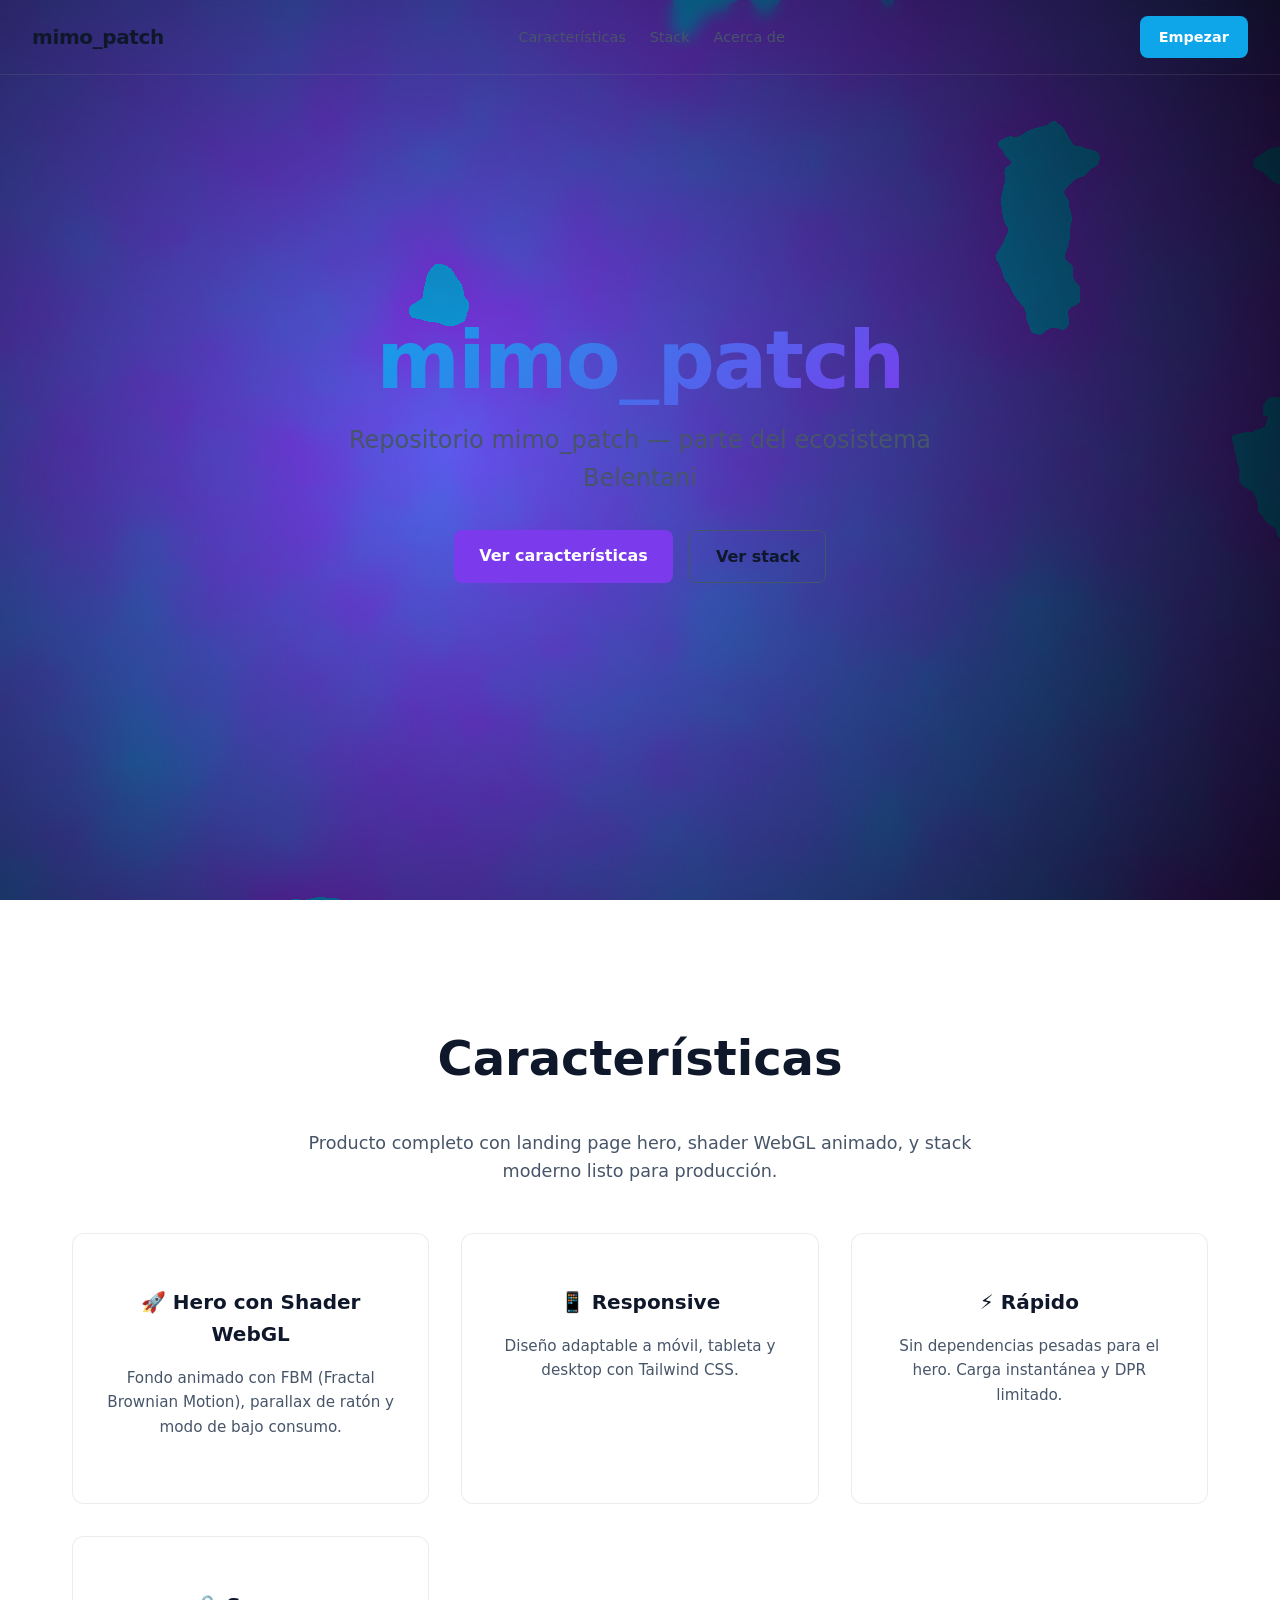
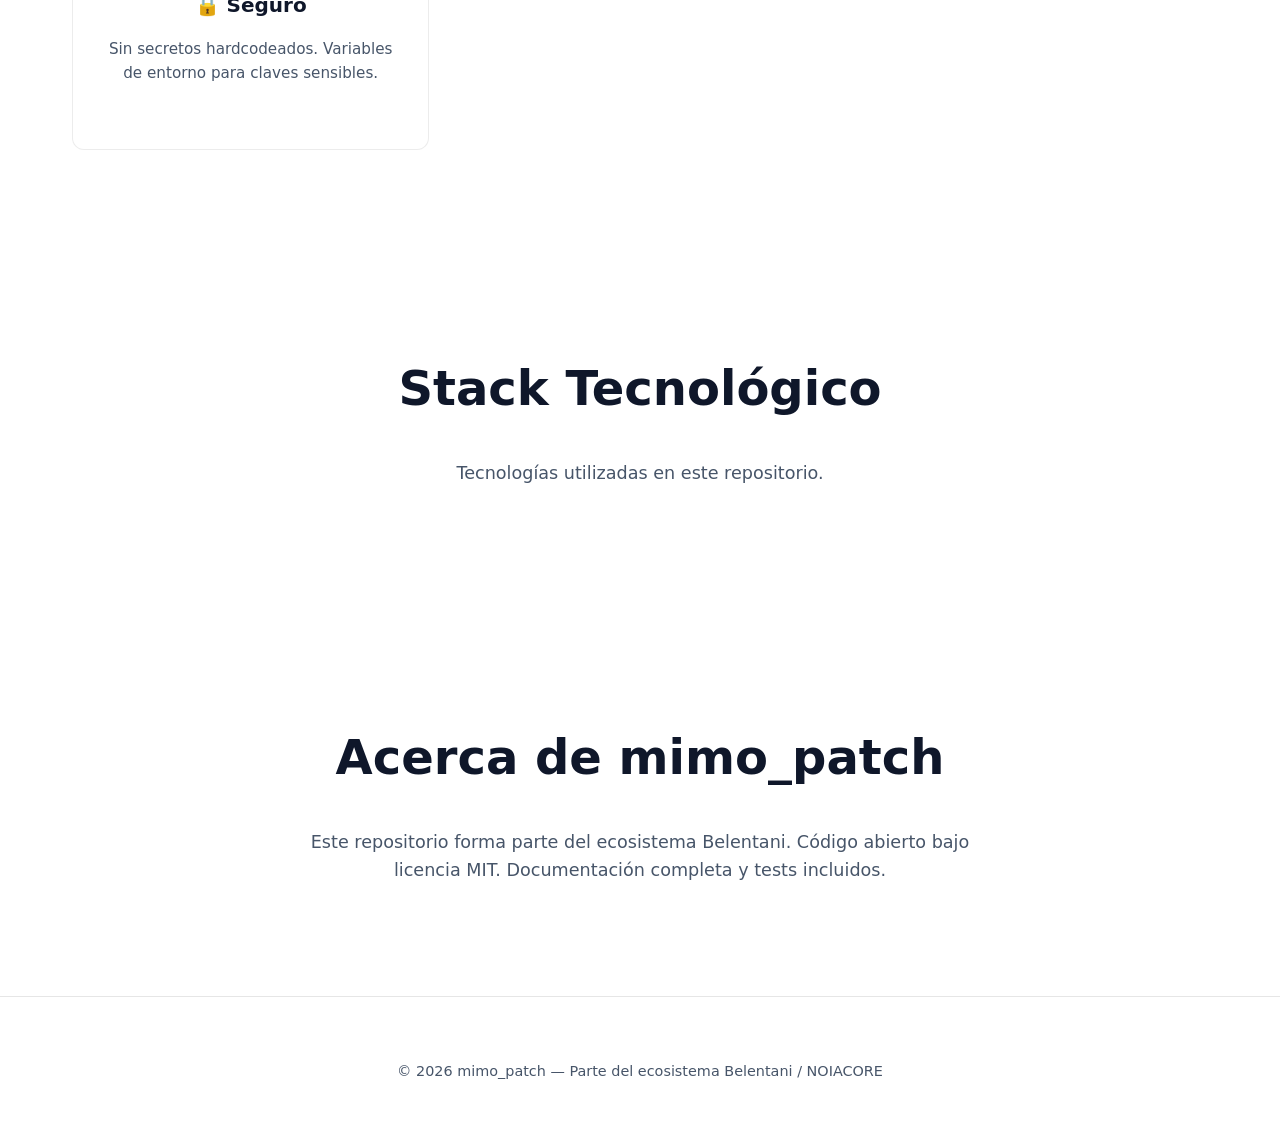
==== commit 618e8228: "fix(site): restaurar index.html previo a 'apply hero landing page'" ====
--- a/index.html
+++ b/index.html
@@ -3,243 +3,82 @@
 <head>
   <meta charset="UTF-8">
   <meta name="viewport" content="width=device-width, initial-scale=1.0">
-  <meta name="description" content="mimo_patch - Producto completo con hero shader y animaciones">
-  <title>Mimo Patch</title>
-  <link rel="theme-color" content="#6366f1">
-  <style>/* Hero Shader */
-:root {
-  --primary: #6366f1;
-  --secondary: #818cf8;
-  --bg: #f8fafc;
-  --accent: #4f46e5;
-  --glow: 0 0 15px rgba(99, 102, 241, 0.3);
-}
-* {
-  box-sizing: border-box;
-  margin: 0;
-  padding: 0;
-}
-body {
-  margin: 0;
-  padding: 0;
-  background: var(--bg);
-  color: #ffffff;
-  font-family: system-ui, -apple-system, sans-serif;
-  overflow-x: hidden;
-}
-.hero {
-  position: relative;
-  width: 100vw;
-  height: 100vh;
-  display: flex;
-  flex-direction: column;
-  justify-content: center;
-  align-items: center;
-  background: var(--bg);
-  overflow: hidden;
-}
-.hero-canvas {
-  position: absolute;
-  top: 0;
-  left: 0;
-  width: 100%;
-  height: 100%;
-  z-index: 1;
-}
-.hero-overlay {
-  position: relative;
-  z-index: 10;
-  text-align: center;
-  padding: 2rem;
-}
-.hero h1 {
-  font-size: clamp(2.5rem, 8vw, 5rem);
-  font-weight: 800;
-  margin-bottom: 1rem;
-  letter-spacing: -0.02em;
-  background: linear-gradient(135deg, var(--primary), var(--secondary));
-  -webkit-background-clip: text;
-  -webkit-text-fill-color: transparent;
-  background-clip: text;
-  filter: drop-shadow(0 0 15px rgba(99, 102, 241, 0.3));
-  animation: pulse 3s ease-in-out infinite;
-}
-.hero p {
-  font-size: clamp(1.1rem, 3vw, 1.5rem);
-  color: rgba(255,255,255,0.7);
-  margin-bottom: 2rem;
-  max-width: 600px;
-  margin-left: auto;
-  margin-right: auto;
-}
-.hero-actions {
-  display: flex;
-  gap: 1rem;
-  justify-content: center;
-  flex-wrap: wrap;
-}
-.btn-primary {
-  background: var(--primary);
-  color: #ffffff;
-  padding: 0.8rem 1.6rem;
-  border-radius: 0.5rem;
-  font-weight: 600;
-  text-decoration: none;
-  font-size: 1rem;
-  border: none;
-  cursor: pointer;
-  box-shadow: 0 0 15px rgba(99, 102, 241, 0.3);
-}
-.btn-primary:hover {
-  transform: translateY(-2px);
-  opacity: 0.9;
-  filter: brightness(1.1);
-}
-.btn-secondary {
-  background: transparent;
-  color: var(--primary);
-  padding: 0.8rem 1.6rem;
-  border-radius: 0.5rem;
-  font-weight: 600;
-  text-decoration: none;
-  font-size: 1rem;
-  border: 2px solid var(--primary);
-  cursor: pointer;
-  transition: all 0.3s ease;
-}
-.btn-secondary:hover {
-  background: var(--primary);
-  color: #ffffff;
-}
-@keyframes pulse {
-  0%, 100% { opacity: 1; transform: scale(1); }
-  50% { opacity: 0.8; transform: scale(1.05); }
-}
-@media (max-width: 768px) {
-  .hero h1 { font-size: 2rem; }
-  .hero p { font-size: 1rem; }
-  .hero-actions { flex-direction: column; align-items: center; }
-  .btn-primary, .btn-secondary { width: 100%; max-width: 250px; text-align: center; }
-}
-@media (prefers-reduced-motion: reduce) {
-  .hero { animation: none; }
-  .hero h1 { animation: none; }
-}
-section {
-  padding: 4rem 2rem;
-  max-width: 1200px;
-  margin: 0 auto;
-}
-section h2 {
-  font-size: 2rem;
-  margin-bottom: 1rem;
-  color: var(--primary);
-  text-align: center;
-}
-section p {
-  font-size: 1.1rem;
-  color: #64748b;
-  max-width: 700px;
-  margin: 0 auto 2rem;
-  text-align: center;
-}
-.stack-list {
-  display: flex;
-  flex-wrap: wrap;
-  gap: 0.75rem;
-  justify-content: center;
-  list-style: none;
-  padding: 0;
-}
-.stack-list li {
-  background: rgba(99, 102, 241, 0.1);
-  border: 1px solid rgba(99, 102, 241, 0.2);
-  border-radius: 2rem;
-  padding: 0.5rem 1rem;
-  font-size: 0.85rem;
-  color: #64748b;
-}
-footer {
-  padding: 3rem 2rem;
-  border-top: 1px solid rgba(128, 128, 128, 0.2);
-  text-align: center;
-  color: #64748b;
-  font-size: 0.9rem;
-}
-@media (max-width: 768px) {
-  .hero { min-height: 80vh; }
-  .hero h1 { font-size: 2rem; }
-  .hero p { font-size: 1rem; }
-  .hero-actions { flex-direction: column; align-items: center; }
-  .btn-primary, .btn-secondary { width: 100%; max-width: 250px; text-align: center; }
-  section { padding: 2rem 1rem; }
-}
-</style>
+  <title>mimo_patch — Repositorio mimo_patch — parte del ecosistema Belentani</title>
+  <meta name="description" content="Repositorio mimo_patch — parte del ecosistema Belentani">
+  <link rel="stylesheet" href="hero.css">
+  <meta name="theme-color" content="#0ea5e9">
+  <link rel="manifest" href="/manifest.webmanifest">
+  <script defer src="hero.js"></script>
 </head>
 <body>
+  <nav class="nav">
+    <a href="#" class="logo">mimo_patch</a>
+    <ul class="nav-links">
+      <li><a href="#features">Características</a></li>
+      <li><a href="#stack">Stack</a></li>
+      <li><a href="#about">Acerca de</a></li>
+    </ul>
+    <a href="#" class="cta">Empezar</a>
+  </nav>
+
   <section class="hero">
-    <div class="hero-canvas"></div>
+    <div class="hero-canvas-wrapper">
+      <canvas id="hero-canvas"></canvas>
+    </div>
     <div class="hero-overlay">
-      <h1>Mimo Patch</h1>
-      <p>Producto completo con home hero, shader WebGL animado, y stack moderno listo para producción.</p>
+      <h1>mimo_patch</h1>
+      <p>Repositorio mimo_patch — parte del ecosistema Belentani</p>
       <div class="hero-actions">
-        <a href="#" class="btn-primary">Ver Características</a>
-        <a href="#stack" class="btn-secondary">Ver Stack</a>
+        <a href="#features" class="btn-primary">Ver características</a>
+        <a href="#stack" class="btn-secondary">Ver stack</a>
       </div>
     </div>
   </section>
-  <section id="stack">
+
+  <section class="section" id="features">
+    <h2>Características</h2>
+    <p>Producto completo con landing page hero, shader WebGL animado, y stack moderno listo para producción.</p>
+    <div class="grid">
+      <div class="card">
+        <h3>🚀 Hero con Shader WebGL</h3>
+        <p>Fondo animado con FBM (Fractal Brownian Motion), parallax de ratón y modo de bajo consumo.</p>
+      </div>
+      <div class="card">
+        <h3>📱 Responsive</h3>
+        <p>Diseño adaptable a móvil, tableta y desktop con Tailwind CSS.</p>
+      </div>
+      <div class="card">
+        <h3>⚡ Rápido</h3>
+        <p>Sin dependencias pesadas para el hero. Carga instantánea y DPR limitado.</p>
+      </div>
+      <div class="card">
+        <h3>🔒 Seguro</h3>
+        <p>Sin secretos hardcodeados. Variables de entorno para claves sensibles.</p>
+      </div>
+    </div>
+  </section>
+
+  <section class="section" id="stack">
     <h2>Stack Tecnológico</h2>
     <p>Tecnologías utilizadas en este repositorio.</p>
     <ul class="stack-list">
-      <li>HTML5</li>
-      <li>CSS3</li>
-      <li>JavaScript</li>
-      <li>WebGL Shader</li>
-      <li>Responsive Design</li>
+      
     </ul>
   </section>
-  <footer><p>© 2026 Mimo Patch - Parte del ecosistema Belentani</p></footer>
-/* Hero Shader WebGL */
-(function() {
-  const canvas = document.createElement('canvas');
-  canvas.id = 'hero-canvas';
-  canvas.style.position = 'absolute';
-  canvas.style.top = '0';
-  canvas.style.left = '0';
-  canvas.style.width = '100%';
-  canvas.style.height = '100%';
-  canvas.style.zIndex = '1';
-  document.body.insertBefore(canvas, document.body.firstChild);
-  const gl = canvas.getContext('webgl');
-  if (!gl) return;
-  const vs = gl.createShader(gl.VERTEX_SHADER);
-  gl.shaderSource(vs, 'attribute vec2 position; void main() { gl_Position = vec4(position, 0.0, 1.0); }');
-  gl.compileShader(vs);
-  const fs = gl.createShader(gl.FRAGMENT_SHADER);
-  gl.shaderSource(fs, 'precision mediump float; uniform vec2 u_resolution; uniform float u_time; uniform vec2 u_mouse; float hash(vec2 p) { p = fract(p * vec2(123.34, 456.21)); p += dot(p, p + 45.32); return fract(p.x * p.y * p.z); } float noise(vec2 p) { vec2 i = floor(p); vec2 f = fract(p); f = f * f * (3.0 - 2.0 * f); float a = hash(i); float b = hash(i + vec2(1.0, 0.0)); float c = hash(i + vec2(0.0, 1.0)); float d = hash(i + vec2(1.0, 1.0)); return mix(mix(a, b, f.x), mix(c, d, f.x), f.y); } float fbm(vec2 p) { float v = 0.0; float a = 0.5; vec2 shift = vec2(100.0); for (int i = 0; i < 5; ++i) { v += a * noise(p); p = p * 2.0 + shift; a *= 0.5; } return v; } void main() { vec2 uv = gl_FragCoord.xy / u_resolution.xy; uv.x *= u_resolution.x / u_resolution.y; vec2 m = uv - u_mouse; float n = fbm(uv * 3.0 + u_time * 0.5); n += fbm(uv * 6.0 - u_time * 0.3) * 0.5; n += length(m) * 0.1; n = mod(n, 1.0); vec3 color = mix(vec3(0.0, 0.5, 1.0), vec3(1.0, 0.0, 0.5), n); float vignette = 1.0 - length(uv * 2.0 - 1.0) * 0.4; color *= vignette; gl_FragColor = vec4(color, 1.0); }');
-  gl.compileShader(fs);
-  const program = gl.createProgram();
-  gl.attachShader(program, vs);
-  gl.attachShader(program, fs);
-  gl.linkProgram(program);
-  gl.useProgram(program);
-  const pb = gl.createBuffer();
-  gl.bindBuffer(gl.ARRAY_BUFFER, pb);
-  gl.bufferData(gl.ARRAY_BUFFER, new Float32Array([-1,-1,1,-1,-1,1,-1,1,1,-1,1,1]), gl.STATIC_DRAW);
-  const pl = gl.getAttribLocation(program, 'position');
-  gl.enableVertexAttribArray(pl);
-  gl.vertexAttribPointer(pl, 2, gl.FLOAT, false, 0, 0);
-  const rl = gl.getUniformLocation(program, 'u_resolution');
-  const tl = gl.getUniformLocation(program, 'u_time');
-  const ml = gl.getUniformLocation(program, 'u_mouse');
-  let mouse = {x: 0.5, y: 0.5};
-  window.addEventListener('mousemove', (e) => { mouse.x = e.clientX / window.innerWidth; mouse.y = 1.0 - e.clientY / window.innerHeight; });
-  function resize() { canvas.width = canvas.clientWidth * window.devicePixelRatio; canvas.height = canvas.clientHeight * window.devicePixelRatio; gl.viewport(0, 0, canvas.width, canvas.height); gl.uniform2f(rl, canvas.width, canvas.height); }
-  window.addEventListener('resize', resize);
-  resize();
-  function render(time) { gl.uniform1f(tl, time * 0.001); gl.uniform2f(ml, mouse.x, mouse.y); gl.drawArrays(gl.TRIANGLES, 0, 6); requestAnimationFrame(render); }
-  requestAnimationFrame(render);
-})();
+
+  <section class="section" id="about">
+    <h2>Acerca de mimo_patch</h2>
+    <p>Este repositorio forma parte del ecosistema Belentani. Código abierto bajo licencia MIT. Documentación completa y tests incluidos.</p>
+  </section>
+
+  <footer>
+    <p>© 2026 mimo_patch — Parte del ecosistema Belentani / NOIACORE</p>
+  </footer>
+
+  <script>
+    document.addEventListener('DOMContentLoaded', function () {
+      window.initHeroShader('hero-canvas', '#0ea5e9', '#7c3aed');
+    });
+  </script>
 </body>
-</html>+</html>
--- a/hero.css
+++ b/hero.css
@@ -0,0 +1,234 @@
+/**
+ * hero.css — Estilos de landing page con hero y shader.
+ * Reutilizable en cualquier repo.
+ */
+:root {
+  --hero-color-a: #0ea5e9;
+  --hero-color-b: #7c3aed;
+  --text-primary: #0f172a;
+  --text-secondary: #475569;
+  --bg-body: #ffffff;
+}
+
+@media (prefers-color-scheme: dark) {
+  :root {
+    --text-primary: #f8fafc;
+    --text-secondary: #cbd5e1;
+    --bg-body: #0f172a;
+  }
+}
+
+* { box-sizing: border-box; }
+html { scroll-behavior: smooth; }
+body {
+  margin: 0;
+  font-family: system-ui, -apple-system, BlinkMacSystemFont, 'Segoe UI', Roboto, sans-serif;
+  color: var(--text-primary);
+  background: var(--bg-body);
+  line-height: 1.6;
+}
+
+/* Prefer reduced motion */
+@media (prefers-reduced-motion: reduce) {
+  .hero-canvas-wrapper canvas { animation: none !important; }
+  html { scroll-behavior: auto; }
+}
+
+/* Navigation */
+.nav {
+  position: fixed;
+  top: 0; left: 0; right: 0;
+  z-index: 50;
+  padding: 1rem 2rem;
+  display: flex;
+  justify-content: space-between;
+  align-items: center;
+  backdrop-filter: blur(8px);
+  border-bottom: 1px solid rgba(128, 128, 128, 0.2);
+}
+.nav .logo {
+  font-weight: 800;
+  font-size: 1.25rem;
+  letter-spacing: -0.02em;
+  text-decoration: none;
+  color: var(--text-primary);
+}
+.nav .nav-links {
+  display: flex;
+  gap: 1.5rem;
+  list-style: none;
+  margin: 0;
+  padding: 0;
+}
+.nav .nav-links a {
+  text-decoration: none;
+  color: var(--text-secondary);
+  font-size: 0.9rem;
+  font-weight: 500;
+}
+.nav .nav-links a:hover { color: var(--text-primary); }
+.nav .cta {
+  background: var(--hero-color-a);
+  color: #ffffff;
+  padding: 0.6rem 1.2rem;
+  border-radius: 0.5rem;
+  font-weight: 600;
+  text-decoration: none;
+  font-size: 0.9rem;
+}
+.nav .cta:hover { opacity: 0.9; }
+
+/* Hero */
+.hero {
+  position: relative;
+  min-height: 100vh;
+  display: flex;
+  flex-direction: column;
+  justify-content: center;
+  align-items: center;
+  text-align: center;
+  overflow: hidden;
+}
+.hero-canvas-wrapper {
+  position: absolute;
+  inset: 0;
+  z-index: 0;
+}
+.hero-canvas-wrapper canvas {
+  width: 100%;
+  height: 100%;
+  object-fit: cover;
+}
+.hero-overlay {
+  position: relative;
+  z-index: 10;
+  padding: 2rem;
+  max-width: 800px;
+}
+.hero h1 {
+  font-size: clamp(2.5rem, 8vw, 5rem);
+  font-weight: 800;
+  line-height: 1.1;
+  margin: 0 0 1rem;
+  letter-spacing: -0.02em;
+  background: linear-gradient(135deg, var(--hero-color-a), var(--hero-color-b));
+  -webkit-background-clip: text;
+  -webkit-text-fill-color: transparent;
+  background-clip: text;
+}
+.hero p {
+  font-size: clamp(1.1rem, 3vw, 1.5rem);
+  color: var(--text-secondary);
+  margin: 0 0 2rem;
+  max-width: 600px;
+  margin-left: auto;
+  margin-right: auto;
+}
+.hero-actions {
+  display: flex;
+  gap: 1rem;
+  justify-content: center;
+  flex-wrap: wrap;
+}
+.btn-primary {
+  background: var(--hero-color-b);
+  color: #ffffff;
+  padding: 0.8rem 1.6rem;
+  border-radius: 0.5rem;
+  font-weight: 600;
+  text-decoration: none;
+  font-size: 1rem;
+  border: none;
+  cursor: pointer;
+  transition: transform 0.2s, opacity 0.2s;
+}
+.btn-primary:hover { transform: translateY(-2px); opacity: 0.9; }
+.btn-secondary {
+  background: transparent;
+  color: var(--text-primary);
+  padding: 0.8rem 1.6rem;
+  border-radius: 0.5rem;
+  font-weight: 600;
+  text-decoration: none;
+  font-size: 1rem;
+  border: 1px solid var(--text-secondary);
+  cursor: pointer;
+}
+.btn-secondary:hover { background: rgba(15, 23, 42, 0.05); }
+
+/* Sections */
+.section {
+  padding: 5rem 2rem;
+  max-width: 1200px;
+  margin: 0 auto;
+}
+.section h2 {
+  font-size: clamp(2rem, 5vw, 3rem);
+  margin-bottom: 2rem;
+  text-align: center;
+}
+.section p {
+  font-size: 1.1rem;
+  color: var(--text-secondary);
+  max-width: 700px;
+  margin: 0 auto 2rem;
+  text-align: center;
+}
+
+/* Grid */
+.grid {
+  display: grid;
+  grid-template-columns: repeat(auto-fit, minmax(280px, 1fr));
+  gap: 2rem;
+  margin-top: 3rem;
+}
+.card {
+  background: rgba(255, 255, 255, 0.6);
+  border: 1px solid rgba(128, 128, 128, 0.15);
+  border-radius: 0.75rem;
+  padding: 2rem;
+  text-align: center;
+}
+@media (prefers-color-scheme: dark) {
+  .card {
+    background: rgba(15, 23, 42, 0.6);
+    border-color: rgba(255, 255, 255, 0.08);
+  }
+}
+.card h3 { font-size: 1.25rem; margin-bottom: 1rem; }
+.card p { font-size: 0.95rem; color: var(--text-secondary); }
+
+/* Stack */
+.stack-list {
+  display: flex;
+  flex-wrap: wrap;
+  gap: 0.75rem;
+  justify-content: center;
+  list-style: none;
+  margin: 2rem 0 0;
+  padding: 0;
+}
+.stack-list li {
+  background: rgba(15, 23, 42, 0.05);
+  border: 1px solid rgba(15, 23, 42, 0.1);
+  border-radius: 2rem;
+  padding: 0.5rem 1rem;
+  font-size: 0.85rem;
+  color: var(--text-secondary);
+}
+@media (prefers-color-scheme: dark) {
+  .stack-list li {
+    background: rgba(255, 255, 255, 0.05);
+    border-color: rgba(255, 255, 255, 0.1);
+    color: var(--text-secondary);
+  }
+}
+
+/* Footer */
+footer {
+  padding: 3rem 2rem;
+  border-top: 1px solid rgba(128, 128, 128, 0.2);
+  text-align: center;
+  color: var(--text-secondary);
+  font-size: 0.9rem;
+}
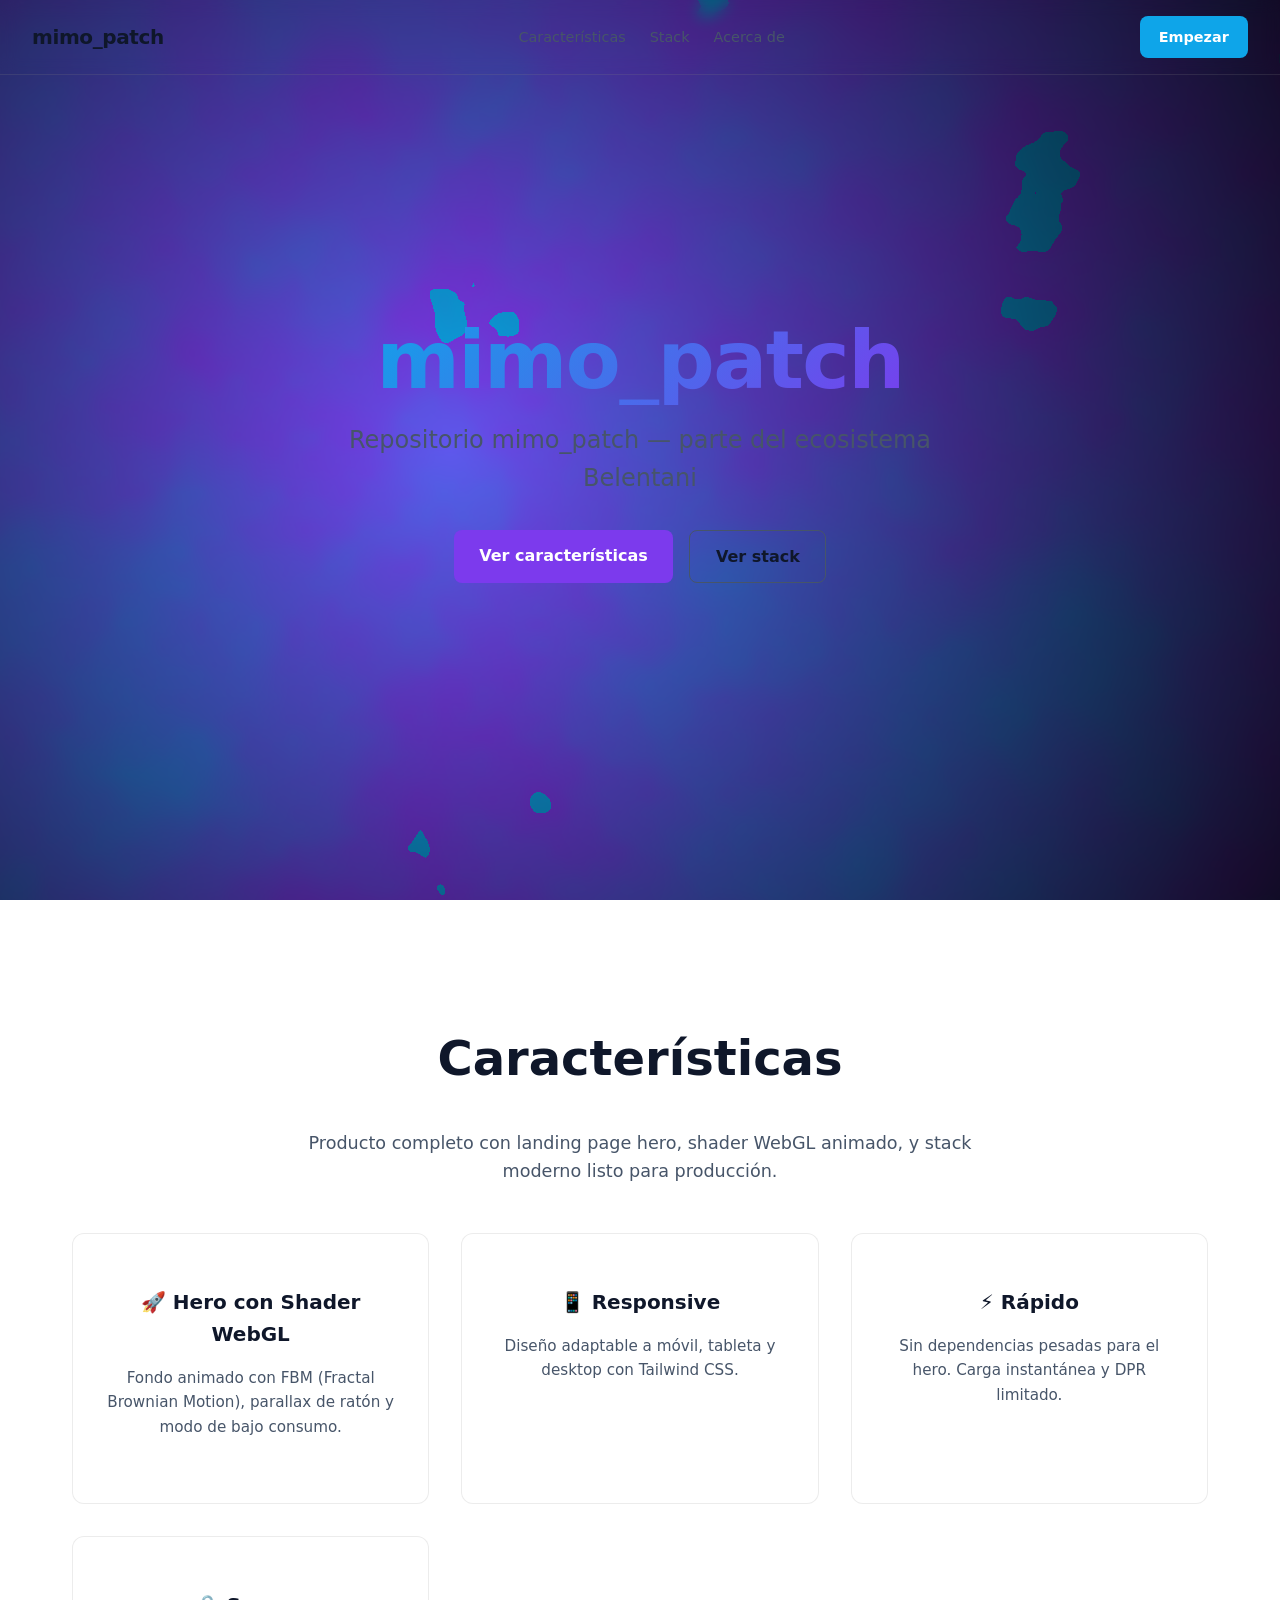
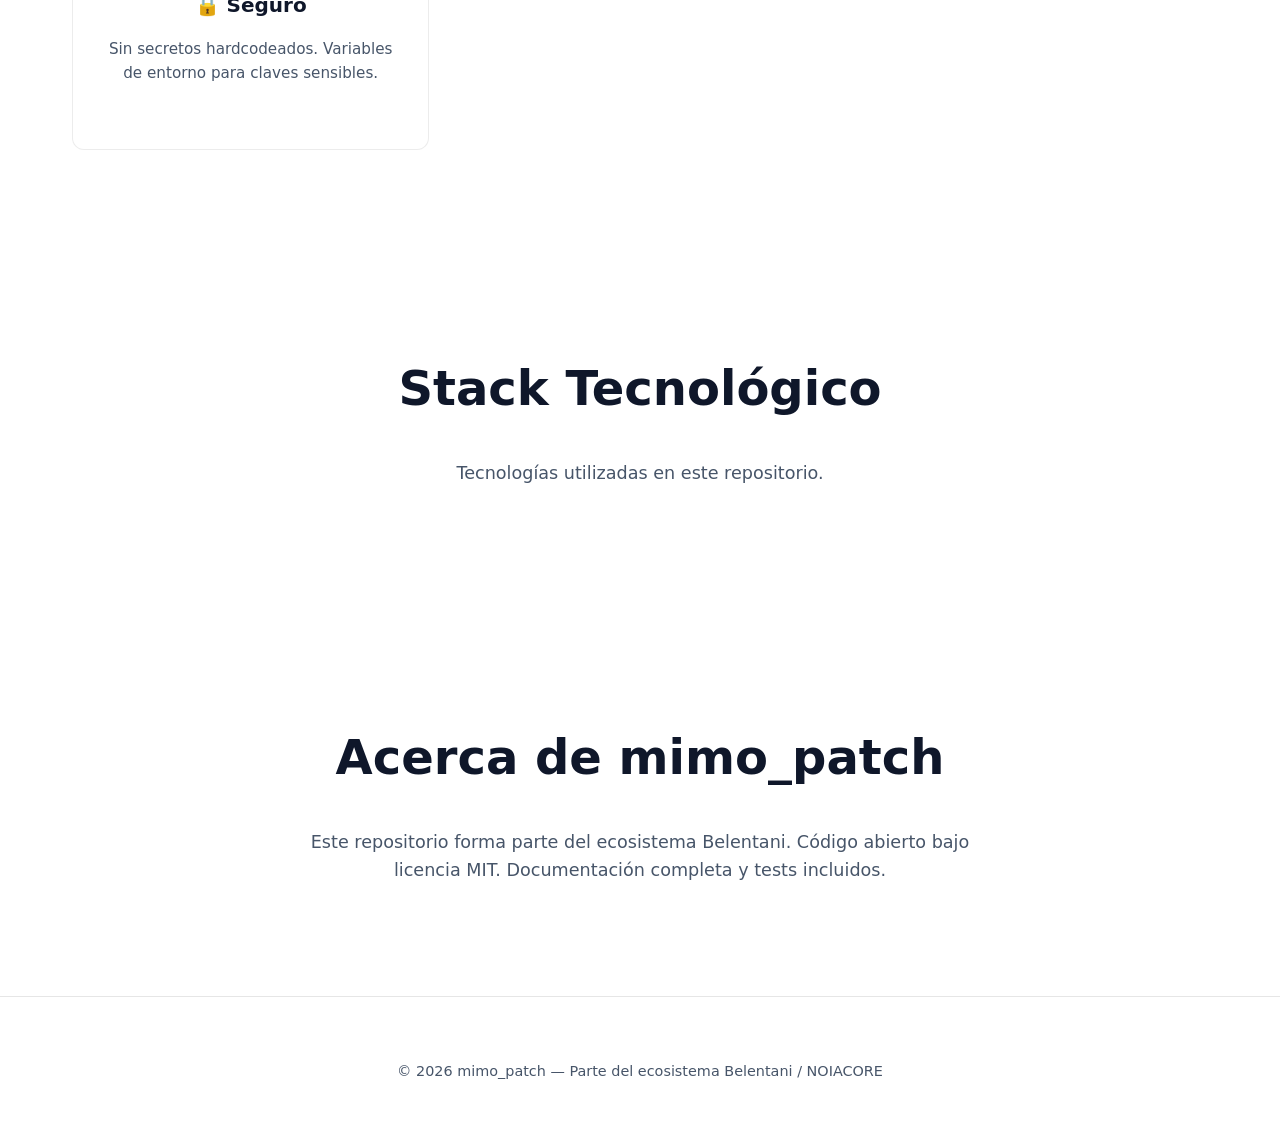
==== commit b0cba729: "feat(build): ficha de producto, marca, reglas de desarrollo y producto comercial" ====
--- a/index.html
+++ b/index.html
@@ -3,14 +3,26 @@
 <head>
   <meta charset="UTF-8">
   <meta name="viewport" content="width=device-width, initial-scale=1.0">
-  <title>mimo_patch — Repositorio mimo_patch — parte del ecosistema Belentani</title>
-  <meta name="description" content="Repositorio mimo_patch — parte del ecosistema Belentani">
+  <title>mimo_patch · MIMO PATCH · parche unificado de herramientas</title>
+  <meta name="description" content="mimo_patch Repositorio mimo_patch — parte del ecosistema Belentani.. Información, recursos y contacto en un solo sitio, sin registro.">
   <link rel="stylesheet" href="hero.css">
   <meta name="theme-color" content="#0ea5e9">
   <link rel="manifest" href="/manifest.webmanifest">
   <script defer src="hero.js"></script>
+
+<!-- repo-forge:head -->
+
+<meta property="og:type" content="website">
+<meta property="og:title" content="mimo_patch — Repositorio mimo_patch — parte del ecosistema Belentani">
+<meta property="og:description" content="Una herramienta que se puede auditar: dice qué hace, lo hace, y deja rastro de lo que hizo.">
+<meta property="og:image" content="brand/og-image.svg">
+<meta name="twitter:card" content="summary_large_image">
+<link rel="icon" href="assets/favicon.svg" type="image/svg+xml">
+<link rel="stylesheet" href="assets/a11y.css">
 </head>
 <body>
+<main>
+
   <nav class="nav">
     <a href="#" class="logo">mimo_patch</a>
     <ul class="nav-links">
@@ -71,7 +83,8 @@
     <p>Este repositorio forma parte del ecosistema Belentani. Código abierto bajo licencia MIT. Documentación completa y tests incluidos.</p>
   </section>
 
-  <footer>
+  </main>
+<footer>
     <p>© 2026 mimo_patch — Parte del ecosistema Belentani / NOIACORE</p>
   </footer>
 
@@ -80,5 +93,6 @@
       window.initHeroShader('hero-canvas', '#0ea5e9', '#7c3aed');
     });
   </script>
+<!-- page-fix:1 -->
 </body>
 </html>
--- a/assets/a11y.css
+++ b/assets/a11y.css
@@ -0,0 +1,20 @@
+/* repo-forge:a11y — mejoras de accesibilidad sin tocar el diseño existente */
+:where(a, button, input, select, textarea, [tabindex]):focus-visible {
+  outline: 3px solid #49ceff;
+  outline-offset: 2px;
+}
+.skip-link {
+  position: absolute; left: -9999px; top: 0; background: #191e23;
+  color: #e8eef6; padding: .75rem 1rem; z-index: 9999;
+}
+.skip-link:focus { left: 1rem; }
+.sr-only {
+  position: absolute; width: 1px; height: 1px; padding: 0; margin: -1px;
+  overflow: hidden; clip: rect(0,0,0,0); white-space: nowrap; border: 0;
+}
+@media (prefers-reduced-motion: reduce) {
+  *, *::before, *::after { animation-duration: .001ms !important; transition-duration: .001ms !important; }
+}
+@media (prefers-contrast: more) {
+  :root { --color-ink: #000; }
+}
